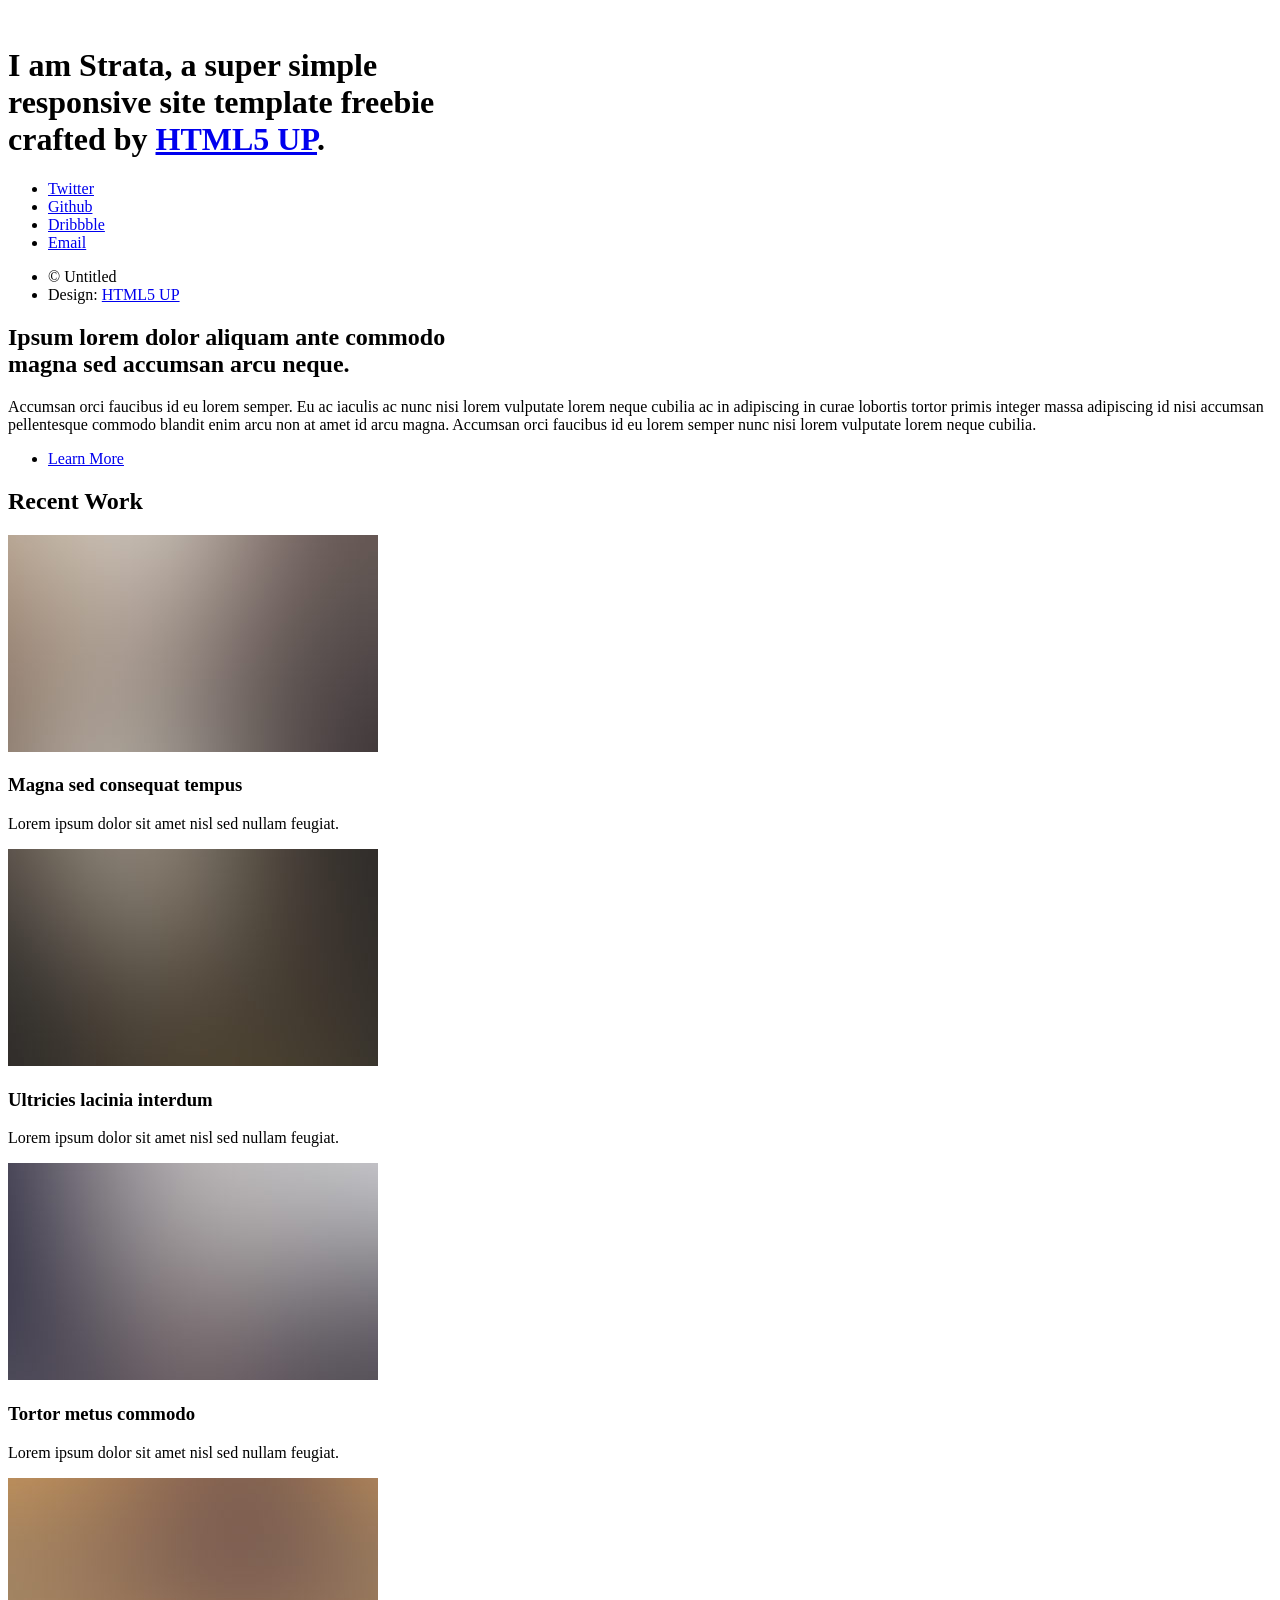
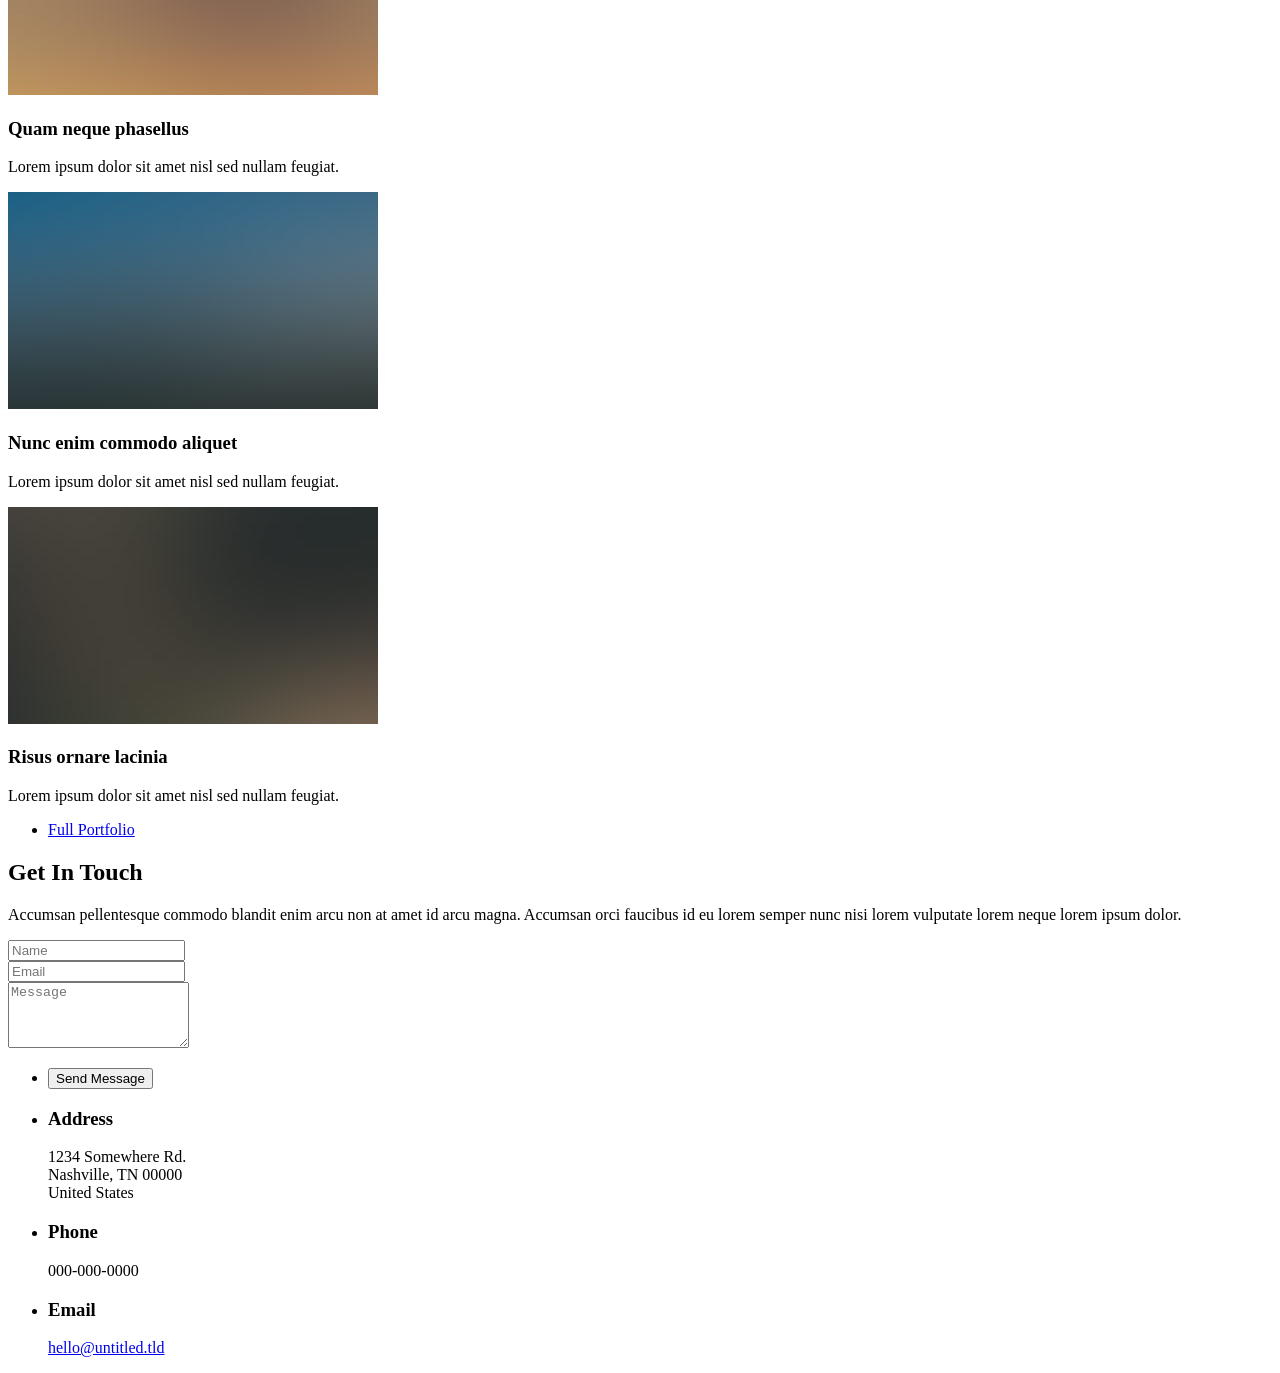
==== index.html @ 72b85f56 "Troca o index.html pelo novo" ====
<!DOCTYPE HTML>
<!--
	Strata by HTML5 UP
	html5up.net | @ajlkn
	Free for personal and commercial use under the CCA 3.0 license (html5up.net/license)
-->
<html>
	<head>
		<title>Strata by HTML5 UP</title>
		<meta charset="utf-8" />
		<meta name="viewport" content="width=device-width, initial-scale=1, user-scalable=no" />
		<link rel="stylesheet" href="assets/css/main.css" />
	</head>
	<body class="is-preload">

		<!-- Header -->
			<header id="header">
				<div class="inner">
					<a href="#" class="image avatar"><img src="images/avatar.jpg" alt="" /></a>
					<h1><strong>I am Strata</strong>, a super simple<br />
					responsive site template freebie<br />
					crafted by <a href="http://html5up.net">HTML5 UP</a>.</h1>
				</div>
			</header>

		<!-- Main -->
			<div id="main">

				<!-- One -->
					<section id="one">
						<header class="major">
							<h2>Ipsum lorem dolor aliquam ante commodo<br />
							magna sed accumsan arcu neque.</h2>
						</header>
						<p>Accumsan orci faucibus id eu lorem semper. Eu ac iaculis ac nunc nisi lorem vulputate lorem neque cubilia ac in adipiscing in curae lobortis tortor primis integer massa adipiscing id nisi accumsan pellentesque commodo blandit enim arcu non at amet id arcu magna. Accumsan orci faucibus id eu lorem semper nunc nisi lorem vulputate lorem neque cubilia.</p>
						<ul class="actions">
							<li><a href="#" class="button">Learn More</a></li>
						</ul>
					</section>

				<!-- Two -->
					<section id="two">
						<h2>Recent Work</h2>
						<div class="row">
							<article class="col-6 col-12-xsmall work-item">
								<a href="images/fulls/01.jpg" class="image fit thumb"><img src="images/thumbs/01.jpg" alt="" /></a>
								<h3>Magna sed consequat tempus</h3>
								<p>Lorem ipsum dolor sit amet nisl sed nullam feugiat.</p>
							</article>
							<article class="col-6 col-12-xsmall work-item">
								<a href="images/fulls/02.jpg" class="image fit thumb"><img src="images/thumbs/02.jpg" alt="" /></a>
								<h3>Ultricies lacinia interdum</h3>
								<p>Lorem ipsum dolor sit amet nisl sed nullam feugiat.</p>
							</article>
							<article class="col-6 col-12-xsmall work-item">
								<a href="images/fulls/03.jpg" class="image fit thumb"><img src="images/thumbs/03.jpg" alt="" /></a>
								<h3>Tortor metus commodo</h3>
								<p>Lorem ipsum dolor sit amet nisl sed nullam feugiat.</p>
							</article>
							<article class="col-6 col-12-xsmall work-item">
								<a href="images/fulls/04.jpg" class="image fit thumb"><img src="images/thumbs/04.jpg" alt="" /></a>
								<h3>Quam neque phasellus</h3>
								<p>Lorem ipsum dolor sit amet nisl sed nullam feugiat.</p>
							</article>
							<article class="col-6 col-12-xsmall work-item">
								<a href="images/fulls/05.jpg" class="image fit thumb"><img src="images/thumbs/05.jpg" alt="" /></a>
								<h3>Nunc enim commodo aliquet</h3>
								<p>Lorem ipsum dolor sit amet nisl sed nullam feugiat.</p>
							</article>
							<article class="col-6 col-12-xsmall work-item">
								<a href="images/fulls/06.jpg" class="image fit thumb"><img src="images/thumbs/06.jpg" alt="" /></a>
								<h3>Risus ornare lacinia</h3>
								<p>Lorem ipsum dolor sit amet nisl sed nullam feugiat.</p>
							</article>
						</div>
						<ul class="actions">
							<li><a href="#" class="button">Full Portfolio</a></li>
						</ul>
					</section>

				<!-- Three -->
					<section id="three">
						<h2>Get In Touch</h2>
						<p>Accumsan pellentesque commodo blandit enim arcu non at amet id arcu magna. Accumsan orci faucibus id eu lorem semper nunc nisi lorem vulputate lorem neque lorem ipsum dolor.</p>
						<div class="row">
							<div class="col-8 col-12-small">
								<form method="post" action="#">
									<div class="row gtr-uniform gtr-50">
										<div class="col-6 col-12-xsmall"><input type="text" name="name" id="name" placeholder="Name" /></div>
										<div class="col-6 col-12-xsmall"><input type="email" name="email" id="email" placeholder="Email" /></div>
										<div class="col-12"><textarea name="message" id="message" placeholder="Message" rows="4"></textarea></div>
									</div>
								</form>
								<ul class="actions">
									<li><input type="submit" value="Send Message" /></li>
								</ul>
							</div>
							<div class="col-4 col-12-small">
								<ul class="labeled-icons">
									<li>
										<h3 class="icon solid fa-home"><span class="label">Address</span></h3>
										1234 Somewhere Rd.<br />
										Nashville, TN 00000<br />
										United States
									</li>
									<li>
										<h3 class="icon solid fa-mobile-alt"><span class="label">Phone</span></h3>
										000-000-0000
									</li>
									<li>
										<h3 class="icon solid fa-envelope"><span class="label">Email</span></h3>
										<a href="#">hello@untitled.tld</a>
									</li>
								</ul>
							</div>
						</div>
					</section>

				<!-- Four -->
				<!--
					<section id="four">
						<h2>Elements</h2>

						<section>
							<h4>Text</h4>
							<p>This is <b>bold</b> and this is <strong>strong</strong>. This is <i>italic</i> and this is <em>emphasized</em>.
							This is <sup>superscript</sup> text and this is <sub>subscript</sub> text.
							This is <u>underlined</u> and this is code: <code>for (;;) { ... }</code>. Finally, <a href="#">this is a link</a>.</p>
							<hr />
							<header>
								<h4>Heading with a Subtitle</h4>
								<p>Lorem ipsum dolor sit amet nullam id egestas urna aliquam</p>
							</header>
							<p>Nunc lacinia ante nunc ac lobortis. Interdum adipiscing gravida odio porttitor sem non mi integer non faucibus ornare mi ut ante amet placerat aliquet. Volutpat eu sed ante lacinia sapien lorem accumsan varius montes viverra nibh in adipiscing blandit tempus accumsan.</p>
							<header>
								<h5>Heading with a Subtitle</h5>
								<p>Lorem ipsum dolor sit amet nullam id egestas urna aliquam</p>
							</header>
							<p>Nunc lacinia ante nunc ac lobortis. Interdum adipiscing gravida odio porttitor sem non mi integer non faucibus ornare mi ut ante amet placerat aliquet. Volutpat eu sed ante lacinia sapien lorem accumsan varius montes viverra nibh in adipiscing blandit tempus accumsan.</p>
							<hr />
							<h2>Heading Level 2</h2>
							<h3>Heading Level 3</h3>
							<h4>Heading Level 4</h4>
							<h5>Heading Level 5</h5>
							<h6>Heading Level 6</h6>
							<hr />
							<h5>Blockquote</h5>
							<blockquote>Fringilla nisl. Donec accumsan interdum nisi, quis tincidunt felis sagittis eget tempus euismod. Vestibulum ante ipsum primis in faucibus vestibulum. Blandit adipiscing eu felis iaculis volutpat ac adipiscing accumsan faucibus. Vestibulum ante ipsum primis in faucibus lorem ipsum dolor sit amet nullam adipiscing eu felis.</blockquote>
							<h5>Preformatted</h5>
							<pre><code>i = 0;

while (!deck.isInOrder()) {
print 'Iteration ' + i;
deck.shuffle();
i++;
}

print 'It took ' + i + ' iterations to sort the deck.';</code></pre>
						</section>

						<section>
							<h4>Lists</h4>
							<div class="row">
								<div class="col-6 col-12-xsmall">
									<h5>Unordered</h5>
									<ul>
										<li>Dolor pulvinar etiam magna etiam.</li>
										<li>Sagittis adipiscing lorem eleifend.</li>
										<li>Felis enim feugiat dolore viverra.</li>
									</ul>
									<h5>Alternate</h5>
									<ul class="alt">
										<li>Dolor pulvinar etiam magna etiam.</li>
										<li>Sagittis adipiscing lorem eleifend.</li>
										<li>Felis enim feugiat dolore viverra.</li>
									</ul>
								</div>
								<div class="col-6 col-12-xsmall">
									<h5>Ordered</h5>
									<ol>
										<li>Dolor pulvinar etiam magna etiam.</li>
										<li>Etiam vel felis at lorem sed viverra.</li>
										<li>Felis enim feugiat dolore viverra.</li>
										<li>Dolor pulvinar etiam magna etiam.</li>
										<li>Etiam vel felis at lorem sed viverra.</li>
										<li>Felis enim feugiat dolore viverra.</li>
									</ol>
									<h5>Icons</h5>
									<ul class="icons">
										<li><a href="#" class="icon brands fa-twitter"><span class="label">Twitter</span></a></li>
										<li><a href="#" class="icon brands fa-facebook-f"><span class="label">Facebook</span></a></li>
										<li><a href="#" class="icon brands fa-instagram"><span class="label">Instagram</span></a></li>
										<li><a href="#" class="icon brands fa-github"><span class="label">Github</span></a></li>
										<li><a href="#" class="icon brands fa-dribbble"><span class="label">Dribbble</span></a></li>
										<li><a href="#" class="icon brands fa-tumblr"><span class="label">Tumblr</span></a></li>
									</ul>
								</div>
							</div>
							<h5>Actions</h5>
							<ul class="actions">
								<li><a href="#" class="button primary">Default</a></li>
								<li><a href="#" class="button">Default</a></li>
							</ul>
							<ul class="actions small">
								<li><a href="#" class="button primary small">Small</a></li>
								<li><a href="#" class="button small">Small</a></li>
							</ul>
							<div class="row">
								<div class="col-6 col-12-small">
									<ul class="actions stacked">
										<li><a href="#" class="button primary">Default</a></li>
										<li><a href="#" class="button">Default</a></li>
									</ul>
								</div>
								<div class="col-6 col-12-small">
									<ul class="actions stacked">
										<li><a href="#" class="button primary small">Small</a></li>
										<li><a href="#" class="button small">Small</a></li>
									</ul>
								</div>
								<div class="col-6 col-12-small">
									<ul class="actions stacked">
										<li><a href="#" class="button primary fit">Default</a></li>
										<li><a href="#" class="button fit">Default</a></li>
									</ul>
								</div>
								<div class="col-6 col-12-small">
									<ul class="actions stacked">
										<li><a href="#" class="button primary small fit">Small</a></li>
										<li><a href="#" class="button small fit">Small</a></li>
									</ul>
								</div>
							</div>
						</section>

						<section>
							<h4>Table</h4>
							<h5>Default</h5>
							<div class="table-wrapper">
								<table>
									<thead>
										<tr>
											<th>Name</th>
											<th>Description</th>
											<th>Price</th>
										</tr>
									</thead>
									<tbody>
										<tr>
											<td>Item One</td>
											<td>Ante turpis integer aliquet porttitor.</td>
											<td>29.99</td>
										</tr>
										<tr>
											<td>Item Two</td>
											<td>Vis ac commodo adipiscing arcu aliquet.</td>
											<td>19.99</td>
										</tr>
										<tr>
											<td>Item Three</td>
											<td> Morbi faucibus arcu accumsan lorem.</td>
											<td>29.99</td>
										</tr>
										<tr>
											<td>Item Four</td>
											<td>Vitae integer tempus condimentum.</td>
											<td>19.99</td>
										</tr>
										<tr>
											<td>Item Five</td>
											<td>Ante turpis integer aliquet porttitor.</td>
											<td>29.99</td>
										</tr>
									</tbody>
									<tfoot>
										<tr>
											<td colspan="2"></td>
											<td>100.00</td>
										</tr>
									</tfoot>
								</table>
							</div>

							<h5>Alternate</h5>
							<div class="table-wrapper">
								<table class="alt">
									<thead>
										<tr>
											<th>Name</th>
											<th>Description</th>
											<th>Price</th>
										</tr>
									</thead>
									<tbody>
										<tr>
											<td>Item One</td>
											<td>Ante turpis integer aliquet porttitor.</td>
											<td>29.99</td>
										</tr>
										<tr>
											<td>Item Two</td>
											<td>Vis ac commodo adipiscing arcu aliquet.</td>
											<td>19.99</td>
										</tr>
										<tr>
											<td>Item Three</td>
											<td> Morbi faucibus arcu accumsan lorem.</td>
											<td>29.99</td>
										</tr>
										<tr>
											<td>Item Four</td>
											<td>Vitae integer tempus condimentum.</td>
											<td>19.99</td>
										</tr>
										<tr>
											<td>Item Five</td>
											<td>Ante turpis integer aliquet porttitor.</td>
											<td>29.99</td>
										</tr>
									</tbody>
									<tfoot>
										<tr>
											<td colspan="2"></td>
											<td>100.00</td>
										</tr>
									</tfoot>
								</table>
							</div>
						</section>

						<section>
							<h4>Buttons</h4>
							<ul class="actions">
								<li><a href="#" class="button primary">Primary</a></li>
								<li><a href="#" class="button">Default</a></li>
							</ul>
							<ul class="actions">
								<li><a href="#" class="button large">Large</a></li>
								<li><a href="#" class="button">Default</a></li>
								<li><a href="#" class="button small">Small</a></li>
							</ul>
							<ul class="actions fit">
								<li><a href="#" class="button primary fit">Fit</a></li>
								<li><a href="#" class="button fit">Fit</a></li>
							</ul>
							<ul class="actions fit small">
								<li><a href="#" class="button primary fit small">Fit + Small</a></li>
								<li><a href="#" class="button fit small">Fit + Small</a></li>
							</ul>
							<ul class="actions">
								<li><a href="#" class="button primary icon solid fa-download">Icon</a></li>
								<li><a href="#" class="button icon solid fa-download">Icon</a></li>
							</ul>
							<ul class="actions">
								<li><span class="button primary disabled">Primary</span></li>
								<li><span class="button disabled">Default</span></li>
							</ul>
						</section>

						<section>
							<h4>Form</h4>
							<form method="post" action="#">
								<div class="row gtr-uniform gtr-50">
									<div class="col-6 col-12-xsmall">
										<input type="text" name="demo-name" id="demo-name" value="" placeholder="Name" />
									</div>
									<div class="col-6 col-12-xsmall">
										<input type="email" name="demo-email" id="demo-email" value="" placeholder="Email" />
									</div>
									<div class="col-12">
										<select name="demo-category" id="demo-category">
											<option value="">- Category -</option>
											<option value="1">Manufacturing</option>
											<option value="1">Shipping</option>
											<option value="1">Administration</option>
											<option value="1">Human Resources</option>
										</select>
									</div>
									<div class="col-4 col-12-small">
										<input type="radio" id="demo-priority-low" name="demo-priority" checked>
										<label for="demo-priority-low">Low Priority</label>
									</div>
									<div class="col-4 col-12-small">
										<input type="radio" id="demo-priority-normal" name="demo-priority">
										<label for="demo-priority-normal">Normal Priority</label>
									</div>
									<div class="col-4 col-12-small">
										<input type="radio" id="demo-priority-high" name="demo-priority">
										<label for="demo-priority-high">High Priority</label>
									</div>
									<div class="col-6 col-12-small">
										<input type="checkbox" id="demo-copy" name="demo-copy">
										<label for="demo-copy">Email me a copy of this message</label>
									</div>
									<div class="col-6 col-12-small">
										<input type="checkbox" id="demo-human" name="demo-human" checked>
										<label for="demo-human">I am a human and not a robot</label>
									</div>
									<div class="col-12">
										<textarea name="demo-message" id="demo-message" placeholder="Enter your message" rows="6"></textarea>
									</div>
									<div class="col-12">
										<ul class="actions">
											<li><input type="submit" value="Send Message" class="primary" /></li>
											<li><input type="reset" value="Reset" /></li>
										</ul>
									</div>
								</div>
							</form>
						</section>

						<section>
							<h4>Image</h4>
							<h5>Fit</h5>
							<div class="box alt">
								<div class="row gtr-50 gtr-uniform">
									<div class="col-12"><span class="image fit"><img src="images/fulls/05.jpg" alt="" /></span></div>
									<div class="col-4"><span class="image fit"><img src="images/thumbs/01.jpg" alt="" /></span></div>
									<div class="col-4"><span class="image fit"><img src="images/thumbs/02.jpg" alt="" /></span></div>
									<div class="col-4"><span class="image fit"><img src="images/thumbs/03.jpg" alt="" /></span></div>
									<div class="col-4"><span class="image fit"><img src="images/thumbs/04.jpg" alt="" /></span></div>
									<div class="col-4"><span class="image fit"><img src="images/thumbs/05.jpg" alt="" /></span></div>
									<div class="col-4"><span class="image fit"><img src="images/thumbs/06.jpg" alt="" /></span></div>
									<div class="col-4"><span class="image fit"><img src="images/thumbs/03.jpg" alt="" /></span></div>
									<div class="col-4"><span class="image fit"><img src="images/thumbs/02.jpg" alt="" /></span></div>
									<div class="col-4"><span class="image fit"><img src="images/thumbs/01.jpg" alt="" /></span></div>
								</div>
							</div>
							<h5>Left &amp; Right</h5>
							<p><span class="image left"><img src="images/avatar.jpg" alt="" /></span>Fringilla nisl. Donec accumsan interdum nisi, quis tincidunt felis sagittis eget. tempus euismod. Vestibulum ante ipsum primis in faucibus vestibulum. Blandit adipiscing eu felis iaculis volutpat ac adipiscing accumsan eu faucibus. Integer ac pellentesque praesent tincidunt felis sagittis eget. tempus euismod. Vestibulum ante ipsum primis in faucibus vestibulum. Blandit adipiscing eu felis iaculis volutpat ac adipiscing accumsan eu faucibus. Integer ac pellentesque praesent. Donec accumsan interdum nisi, quis tincidunt felis sagittis eget. tempus euismod. Vestibulum ante ipsum primis in faucibus vestibulum. Blandit adipiscing eu felis iaculis volutpat ac adipiscing accumsan eu faucibus. Integer ac pellentesque praesent tincidunt felis sagittis eget. tempus euismod. Vestibulum ante ipsum primis in faucibus vestibulum. Blandit adipiscing eu felis iaculis volutpat ac adipiscing accumsan eu faucibus. Integer ac pellentesque praesent.</p>
							<p><span class="image right"><img src="images/avatar.jpg" alt="" /></span>Fringilla nisl. Donec accumsan interdum nisi, quis tincidunt felis sagittis eget. tempus euismod. Vestibulum ante ipsum primis in faucibus vestibulum. Blandit adipiscing eu felis iaculis volutpat ac adipiscing accumsan eu faucibus. Integer ac pellentesque praesent tincidunt felis sagittis eget. tempus euismod. Vestibulum ante ipsum primis in faucibus vestibulum. Blandit adipiscing eu felis iaculis volutpat ac adipiscing accumsan eu faucibus. Integer ac pellentesque praesent. Donec accumsan interdum nisi, quis tincidunt felis sagittis eget. tempus euismod. Vestibulum ante ipsum primis in faucibus vestibulum. Blandit adipiscing eu felis iaculis volutpat ac adipiscing accumsan eu faucibus. Integer ac pellentesque praesent tincidunt felis sagittis eget. tempus euismod. Vestibulum ante ipsum primis in faucibus vestibulum. Blandit adipiscing eu felis iaculis volutpat ac adipiscing accumsan eu faucibus. Integer ac pellentesque praesent.</p>
						</section>

					</section>
				-->

			</div>

		<!-- Footer -->
			<footer id="footer">
				<div class="inner">
					<ul class="icons">
						<li><a href="#" class="icon brands fa-twitter"><span class="label">Twitter</span></a></li>
						<li><a href="#" class="icon brands fa-github"><span class="label">Github</span></a></li>
						<li><a href="#" class="icon brands fa-dribbble"><span class="label">Dribbble</span></a></li>
						<li><a href="#" class="icon solid fa-envelope"><span class="label">Email</span></a></li>
					</ul>
					<ul class="copyright">
						<li>&copy; Untitled</li><li>Design: <a href="http://html5up.net">HTML5 UP</a></li>
					</ul>
				</div>
			</footer>

		<!-- Scripts -->
			<script src="assets/js/jquery.min.js"></script>
			<script src="assets/js/jquery.poptrox.min.js"></script>
			<script src="assets/js/browser.min.js"></script>
			<script src="assets/js/breakpoints.min.js"></script>
			<script src="assets/js/util.js"></script>
			<script src="assets/js/main.js"></script>

	</body>
</html>
---- assets/css/main.css ----
@import url("fontawesome-all.min.css");
@import url("https://fonts.googleapis.com/css?family=Source+Sans+Pro:400,400italic");

/*
	Strata by HTML5 UP
	html5up.net | @ajlkn
	Free for personal and commercial use under the CCA 3.0 license (html5up.net/license)
*/

html, body, div, span, applet, object,
iframe, h1, h2, h3, h4, h5, h6, p, blockquote,
pre, a, abbr, acronym, address, big, cite,
code, del, dfn, em, img, ins, kbd, q, s, samp,
small, strike, strong, sub, sup, tt, var, b,
u, i, center, dl, dt, dd, ol, ul, li, fieldset,
form, label, legend, table, caption, tbody,
tfoot, thead, tr, th, td, article, aside,
canvas, details, embed, figure, figcaption,
footer, header, hgroup, menu, nav, output, ruby,
section, summary, time, mark, audio, video {
	margin: 0;
	padding: 0;
	border: 0;
	font-size: 100%;
	font: inherit;
	vertical-align: baseline;}

article, aside, details, figcaption, figure,
footer, header, hgroup, menu, nav, section {
	display: block;}

body {
	line-height: 1;
}

ol, ul {
	list-style: none;
}

blockquote, q {
	quotes: none;
}

	blockquote:before, blockquote:after, q:before, q:after {
		content: '';
		content: none;
	}

table {
	border-collapse: collapse;
	border-spacing: 0;
}

body {
	-webkit-text-size-adjust: none;
}

mark {
	background-color: transparent;
	color: inherit;
}

input::-moz-focus-inner {
	border: 0;
	padding: 0;
}

input, select, textarea {
	-moz-appearance: none;
	-webkit-appearance: none;
	-ms-appearance: none;
	appearance: none;
}

/* Basic */

	html {
		box-sizing: border-box;
	}

	*, *:before, *:after {
		box-sizing: inherit;
	}

	body {
		background: #fff;
	}

		body.is-preload *, body.is-preload *:before, body.is-preload *:after {
			-moz-animation: none !important;
			-webkit-animation: none !important;
			-ms-animation: none !important;
			animation: none !important;
			-moz-transition: none !important;
			-webkit-transition: none !important;
			-ms-transition: none !important;
			transition: none !important;
		}

	body, input, select, textarea {
		color: #a2a2a2;
		font-family: "Source Sans Pro", Helvetica, sans-serif;
		font-size: 16pt;
		font-weight: 400;
		line-height: 1.75em;
	}

	a {
		-moz-transition: color 0.2s ease-in-out, border-color 0.2s ease-in-out;
		-webkit-transition: color 0.2s ease-in-out, border-color 0.2s ease-in-out;
		-ms-transition: color 0.2s ease-in-out, border-color 0.2s ease-in-out;
		transition: color 0.2s ease-in-out, border-color 0.2s ease-in-out;
		border-bottom: dotted 1px;
		color: #49bf9d;
		text-decoration: none;
	}

		a:hover {
			border-bottom-color: transparent;
			color: #49bf9d !important;
			text-decoration: none;
		}

	strong, b {
		color: #787878;
		font-weight: 400;
	}

	em, i {
		font-style: italic;
	}

	p {
		margin: 0 0 2em 0;
	}

	h1, h2, h3, h4, h5, h6 {
		color: #787878;
		font-weight: 400;
		line-height: 1em;
		margin: 0 0 1em 0;
	}

		h1 a, h2 a, h3 a, h4 a, h5 a, h6 a {
			color: inherit;
			text-decoration: none;
		}

	h1 {
		font-size: 2em;
		line-height: 1.5em;
	}

	h2 {
		font-size: 1.5em;
		line-height: 1.5em;
	}

	h3 {
		font-size: 1.25em;
		line-height: 1.5em;
	}

	h4 {
		font-size: 1.1em;
		line-height: 1.5em;
	}

	h5 {
		font-size: 0.9em;
		line-height: 1.5em;
	}

	h6 {
		font-size: 0.7em;
		line-height: 1.5em;
	}

	sub {
		font-size: 0.8em;
		position: relative;
		top: 0.5em;
	}

	sup {
		font-size: 0.8em;
		position: relative;
		top: -0.5em;
	}

	hr {
		border: 0;
		border-bottom: solid 2px #efefef;
		margin: 2em 0;
	}

		hr.major {
			margin: 3em 0;
		}

	blockquote {
		border-left: solid 6px #efefef;
		font-style: italic;
		margin: 0 0 2em 0;
		padding: 0.5em 0 0.5em 1.5em;
	}

	code {
		background: #f7f7f7;
		border-radius: 0.35em;
		border: solid 2px #efefef;
		font-family: "Courier New", monospace;
		font-size: 0.9em;
		margin: 0 0.25em;
		padding: 0.25em 0.65em;
	}

	pre {
		-webkit-overflow-scrolling: touch;
		font-family: "Courier New", monospace;
		font-size: 0.9em;
		margin: 0 0 2em 0;
	}

		pre code {
			display: block;
			line-height: 1.75em;
			padding: 1em 1.5em;
			overflow-x: auto;
		}

	.align-left {
		text-align: left;
	}

	.align-center {
		text-align: center;
	}

	.align-right {
		text-align: right;
	}

/* Container */

	.container {
		margin: 0 auto;
		max-width: calc(100% - 4em);
		width: 100%;
	}

		.container.xsmall {
			width: 25%;
		}

		.container.small {
			width: 50%;
		}

		.container.medium {
			width: 75%;
		}

		.container.large {
			width: 125%;
		}

		.container.xlarge {
			width: 150%;
		}

		.container.max {
			width: 100%;
		}

		@media screen and (max-width: 980px) {

			.container {
				width: 100% !important;
				max-width: 100% !important;
			}

		}

		@media screen and (max-width: 480px) {

			.container {
				max-width: calc(100% - 3em);
			}

		}

/* Row */

	.row {
		display: flex;
		flex-wrap: wrap;
		box-sizing: border-box;
		align-items: stretch;
	}

		.row > * {
			box-sizing: border-box;
		}

		.row.gtr-uniform > * > :last-child {
			margin-bottom: 0;
		}

		.row.aln-left {
			justify-content: flex-start;
		}

		.row.aln-center {
			justify-content: center;
		}

		.row.aln-right {
			justify-content: flex-end;
		}

		.row.aln-top {
			align-items: flex-start;
		}

		.row.aln-middle {
			align-items: center;
		}

		.row.aln-bottom {
			align-items: flex-end;
		}

		.row > .imp {
			order: -1;
		}

		.row > .col-1 {
			width: 8.33333%;
		}

		.row > .off-1 {
			margin-left: 8.33333%;
		}

		.row > .col-2 {
			width: 16.66667%;
		}

		.row > .off-2 {
			margin-left: 16.66667%;
		}

		.row > .col-3 {
			width: 25%;
		}

		.row > .off-3 {
			margin-left: 25%;
		}

		.row > .col-4 {
			width: 33.33333%;
		}

		.row > .off-4 {
			margin-left: 33.33333%;
		}

		.row > .col-5 {
			width: 41.66667%;
		}

		.row > .off-5 {
			margin-left: 41.66667%;
		}

		.row > .col-6 {
			width: 50%;
		}

		.row > .off-6 {
			margin-left: 50%;
		}

		.row > .col-7 {
			width: 58.33333%;
		}

		.row > .off-7 {
			margin-left: 58.33333%;
		}

		.row > .col-8 {
			width: 66.66667%;
		}

		.row > .off-8 {
			margin-left: 66.66667%;
		}

		.row > .col-9 {
			width: 75%;
		}

		.row > .off-9 {
			margin-left: 75%;
		}

		.row > .col-10 {
			width: 83.33333%;
		}

		.row > .off-10 {
			margin-left: 83.33333%;
		}

		.row > .col-11 {
			width: 91.66667%;
		}

		.row > .off-11 {
			margin-left: 91.66667%;
		}

		.row > .col-12 {
			width: 100%;
		}

		.row > .off-12 {
			margin-left: 100%;
		}

		.row.gtr-0 {
			margin-top: 0;
			margin-left: 0em;
		}

			.row.gtr-0 > * {
				padding: 0 0 0 0em;
			}

			.row.gtr-0.gtr-uniform {
				margin-top: 0em;
			}

				.row.gtr-0.gtr-uniform > * {
					padding-top: 0em;
				}

		.row.gtr-25 {
			margin-top: 0;
			margin-left: -0.625em;
		}

			.row.gtr-25 > * {
				padding: 0 0 0 0.625em;
			}

			.row.gtr-25.gtr-uniform {
				margin-top: -0.625em;
			}

				.row.gtr-25.gtr-uniform > * {
					padding-top: 0.625em;
				}

		.row.gtr-50 {
			margin-top: 0;
			margin-left: -1.25em;
		}

			.row.gtr-50 > * {
				padding: 0 0 0 1.25em;
			}

			.row.gtr-50.gtr-uniform {
				margin-top: -1.25em;
			}

				.row.gtr-50.gtr-uniform > * {
					padding-top: 1.25em;
				}

		.row {
			margin-top: 0;
			margin-left: -2.5em;
		}

			.row > * {
				padding: 0 0 0 2.5em;
			}

			.row.gtr-uniform {
				margin-top: -2.5em;
			}

				.row.gtr-uniform > * {
					padding-top: 2.5em;
				}

		.row.gtr-150 {
			margin-top: 0;
			margin-left: -3.75em;
		}

			.row.gtr-150 > * {
				padding: 0 0 0 3.75em;
			}

			.row.gtr-150.gtr-uniform {
				margin-top: -3.75em;
			}

				.row.gtr-150.gtr-uniform > * {
					padding-top: 3.75em;
				}

		.row.gtr-200 {
			margin-top: 0;
			margin-left: -5em;
		}

			.row.gtr-200 > * {
				padding: 0 0 0 5em;
			}

			.row.gtr-200.gtr-uniform {
				margin-top: -5em;
			}

				.row.gtr-200.gtr-uniform > * {
					padding-top: 5em;
				}

		@media screen and (max-width: 1800px) {

			.row {
				display: flex;
				flex-wrap: wrap;
				box-sizing: border-box;
				align-items: stretch;
			}

				.row > * {
					box-sizing: border-box;
				}

				.row.gtr-uniform > * > :last-child {
					margin-bottom: 0;
				}

				.row.aln-left {
					justify-content: flex-start;
				}

				.row.aln-center {
					justify-content: center;
				}

				.row.aln-right {
					justify-content: flex-end;
				}

				.row.aln-top {
					align-items: flex-start;
				}

				.row.aln-middle {
					align-items: center;
				}

				.row.aln-bottom {
					align-items: flex-end;
				}

				.row > .imp-xlarge {
					order: -1;
				}

				.row > .col-1-xlarge {
					width: 8.33333%;
				}

				.row > .off-1-xlarge {
					margin-left: 8.33333%;
				}

				.row > .col-2-xlarge {
					width: 16.66667%;
				}

				.row > .off-2-xlarge {
					margin-left: 16.66667%;
				}

				.row > .col-3-xlarge {
					width: 25%;
				}

				.row > .off-3-xlarge {
					margin-left: 25%;
				}

				.row > .col-4-xlarge {
					width: 33.33333%;
				}

				.row > .off-4-xlarge {
					margin-left: 33.33333%;
				}

				.row > .col-5-xlarge {
					width: 41.66667%;
				}

				.row > .off-5-xlarge {
					margin-left: 41.66667%;
				}

				.row > .col-6-xlarge {
					width: 50%;
				}

				.row > .off-6-xlarge {
					margin-left: 50%;
				}

				.row > .col-7-xlarge {
					width: 58.33333%;
				}

				.row > .off-7-xlarge {
					margin-left: 58.33333%;
				}

				.row > .col-8-xlarge {
					width: 66.66667%;
				}

				.row > .off-8-xlarge {
					margin-left: 66.66667%;
				}

				.row > .col-9-xlarge {
					width: 75%;
				}

				.row > .off-9-xlarge {
					margin-left: 75%;
				}

				.row > .col-10-xlarge {
					width: 83.33333%;
				}

				.row > .off-10-xlarge {
					margin-left: 83.33333%;
				}

				.row > .col-11-xlarge {
					width: 91.66667%;
				}

				.row > .off-11-xlarge {
					margin-left: 91.66667%;
				}

				.row > .col-12-xlarge {
					width: 100%;
				}

				.row > .off-12-xlarge {
					margin-left: 100%;
				}

				.row.gtr-0 {
					margin-top: 0;
					margin-left: 0em;
				}

					.row.gtr-0 > * {
						padding: 0 0 0 0em;
					}

					.row.gtr-0.gtr-uniform {
						margin-top: 0em;
					}

						.row.gtr-0.gtr-uniform > * {
							padding-top: 0em;
						}

				.row.gtr-25 {
					margin-top: 0;
					margin-left: -0.625em;
				}

					.row.gtr-25 > * {
						padding: 0 0 0 0.625em;
					}

					.row.gtr-25.gtr-uniform {
						margin-top: -0.625em;
					}

						.row.gtr-25.gtr-uniform > * {
							padding-top: 0.625em;
						}

				.row.gtr-50 {
					margin-top: 0;
					margin-left: -1.25em;
				}

					.row.gtr-50 > * {
						padding: 0 0 0 1.25em;
					}

					.row.gtr-50.gtr-uniform {
						margin-top: -1.25em;
					}

						.row.gtr-50.gtr-uniform > * {
							padding-top: 1.25em;
						}

				.row {
					margin-top: 0;
					margin-left: -2.5em;
				}

					.row > * {
						padding: 0 0 0 2.5em;
					}

					.row.gtr-uniform {
						margin-top: -2.5em;
					}

						.row.gtr-uniform > * {
							padding-top: 2.5em;
						}

				.row.gtr-150 {
					margin-top: 0;
					margin-left: -3.75em;
				}

					.row.gtr-150 > * {
						padding: 0 0 0 3.75em;
					}

					.row.gtr-150.gtr-uniform {
						margin-top: -3.75em;
					}

						.row.gtr-150.gtr-uniform > * {
							padding-top: 3.75em;
						}

				.row.gtr-200 {
					margin-top: 0;
					margin-left: -5em;
				}

					.row.gtr-200 > * {
						padding: 0 0 0 5em;
					}

					.row.gtr-200.gtr-uniform {
						margin-top: -5em;
					}

						.row.gtr-200.gtr-uniform > * {
							padding-top: 5em;
						}

		}

		@media screen and (max-width: 1280px) {

			.row {
				display: flex;
				flex-wrap: wrap;
				box-sizing: border-box;
				align-items: stretch;
			}

				.row > * {
					box-sizing: border-box;
				}

				.row.gtr-uniform > * > :last-child {
					margin-bottom: 0;
				}

				.row.aln-left {
					justify-content: flex-start;
				}

				.row.aln-center {
					justify-content: center;
				}

				.row.aln-right {
					justify-content: flex-end;
				}

				.row.aln-top {
					align-items: flex-start;
				}

				.row.aln-middle {
					align-items: center;
				}

				.row.aln-bottom {
					align-items: flex-end;
				}

				.row > .imp-large {
					order: -1;
				}

				.row > .col-1-large {
					width: 8.33333%;
				}

				.row > .off-1-large {
					margin-left: 8.33333%;
				}

				.row > .col-2-large {
					width: 16.66667%;
				}

				.row > .off-2-large {
					margin-left: 16.66667%;
				}

				.row > .col-3-large {
					width: 25%;
				}

				.row > .off-3-large {
					margin-left: 25%;
				}

				.row > .col-4-large {
					width: 33.33333%;
				}

				.row > .off-4-large {
					margin-left: 33.33333%;
				}

				.row > .col-5-large {
					width: 41.66667%;
				}

				.row > .off-5-large {
					margin-left: 41.66667%;
				}

				.row > .col-6-large {
					width: 50%;
				}

				.row > .off-6-large {
					margin-left: 50%;
				}

				.row > .col-7-large {
					width: 58.33333%;
				}

				.row > .off-7-large {
					margin-left: 58.33333%;
				}

				.row > .col-8-large {
					width: 66.66667%;
				}

				.row > .off-8-large {
					margin-left: 66.66667%;
				}

				.row > .col-9-large {
					width: 75%;
				}

				.row > .off-9-large {
					margin-left: 75%;
				}

				.row > .col-10-large {
					width: 83.33333%;
				}

				.row > .off-10-large {
					margin-left: 83.33333%;
				}

				.row > .col-11-large {
					width: 91.66667%;
				}

				.row > .off-11-large {
					margin-left: 91.66667%;
				}

				.row > .col-12-large {
					width: 100%;
				}

				.row > .off-12-large {
					margin-left: 100%;
				}

				.row.gtr-0 {
					margin-top: 0;
					margin-left: 0em;
				}

					.row.gtr-0 > * {
						padding: 0 0 0 0em;
					}

					.row.gtr-0.gtr-uniform {
						margin-top: 0em;
					}

						.row.gtr-0.gtr-uniform > * {
							padding-top: 0em;
						}

				.row.gtr-25 {
					margin-top: 0;
					margin-left: -0.5em;
				}

					.row.gtr-25 > * {
						padding: 0 0 0 0.5em;
					}

					.row.gtr-25.gtr-uniform {
						margin-top: -0.5em;
					}

						.row.gtr-25.gtr-uniform > * {
							padding-top: 0.5em;
						}

				.row.gtr-50 {
					margin-top: 0;
					margin-left: -1em;
				}

					.row.gtr-50 > * {
						padding: 0 0 0 1em;
					}

					.row.gtr-50.gtr-uniform {
						margin-top: -1em;
					}

						.row.gtr-50.gtr-uniform > * {
							padding-top: 1em;
						}

				.row {
					margin-top: 0;
					margin-left: -2em;
				}

					.row > * {
						padding: 0 0 0 2em;
					}

					.row.gtr-uniform {
						margin-top: -2em;
					}

						.row.gtr-uniform > * {
							padding-top: 2em;
						}

				.row.gtr-150 {
					margin-top: 0;
					margin-left: -3em;
				}

					.row.gtr-150 > * {
						padding: 0 0 0 3em;
					}

					.row.gtr-150.gtr-uniform {
						margin-top: -3em;
					}

						.row.gtr-150.gtr-uniform > * {
							padding-top: 3em;
						}

				.row.gtr-200 {
					margin-top: 0;
					margin-left: -4em;
				}

					.row.gtr-200 > * {
						padding: 0 0 0 4em;
					}

					.row.gtr-200.gtr-uniform {
						margin-top: -4em;
					}

						.row.gtr-200.gtr-uniform > * {
							padding-top: 4em;
						}

		}

		@media screen and (max-width: 980px) {

			.row {
				display: flex;
				flex-wrap: wrap;
				box-sizing: border-box;
				align-items: stretch;
			}

				.row > * {
					box-sizing: border-box;
				}

				.row.gtr-uniform > * > :last-child {
					margin-bottom: 0;
				}

				.row.aln-left {
					justify-content: flex-start;
				}

				.row.aln-center {
					justify-content: center;
				}

				.row.aln-right {
					justify-content: flex-end;
				}

				.row.aln-top {
					align-items: flex-start;
				}

				.row.aln-middle {
					align-items: center;
				}

				.row.aln-bottom {
					align-items: flex-end;
				}

				.row > .imp-medium {
					order: -1;
				}

				.row > .col-1-medium {
					width: 8.33333%;
				}

				.row > .off-1-medium {
					margin-left: 8.33333%;
				}

				.row > .col-2-medium {
					width: 16.66667%;
				}

				.row > .off-2-medium {
					margin-left: 16.66667%;
				}

				.row > .col-3-medium {
					width: 25%;
				}

				.row > .off-3-medium {
					margin-left: 25%;
				}

				.row > .col-4-medium {
					width: 33.33333%;
				}

				.row > .off-4-medium {
					margin-left: 33.33333%;
				}

				.row > .col-5-medium {
					width: 41.66667%;
				}

				.row > .off-5-medium {
					margin-left: 41.66667%;
				}

				.row > .col-6-medium {
					width: 50%;
				}

				.row > .off-6-medium {
					margin-left: 50%;
				}

				.row > .col-7-medium {
					width: 58.33333%;
				}

				.row > .off-7-medium {
					margin-left: 58.33333%;
				}

				.row > .col-8-medium {
					width: 66.66667%;
				}

				.row > .off-8-medium {
					margin-left: 66.66667%;
				}

				.row > .col-9-medium {
					width: 75%;
				}

				.row > .off-9-medium {
					margin-left: 75%;
				}

				.row > .col-10-medium {
					width: 83.33333%;
				}

				.row > .off-10-medium {
					margin-left: 83.33333%;
				}

				.row > .col-11-medium {
					width: 91.66667%;
				}

				.row > .off-11-medium {
					margin-left: 91.66667%;
				}

				.row > .col-12-medium {
					width: 100%;
				}

				.row > .off-12-medium {
					margin-left: 100%;
				}

				.row.gtr-0 {
					margin-top: 0;
					margin-left: 0em;
				}

					.row.gtr-0 > * {
						padding: 0 0 0 0em;
					}

					.row.gtr-0.gtr-uniform {
						margin-top: 0em;
					}

						.row.gtr-0.gtr-uniform > * {
							padding-top: 0em;
						}

				.row.gtr-25 {
					margin-top: 0;
					margin-left: -0.5em;
				}

					.row.gtr-25 > * {
						padding: 0 0 0 0.5em;
					}

					.row.gtr-25.gtr-uniform {
						margin-top: -0.5em;
					}

						.row.gtr-25.gtr-uniform > * {
							padding-top: 0.5em;
						}

				.row.gtr-50 {
					margin-top: 0;
					margin-left: -1em;
				}

					.row.gtr-50 > * {
						padding: 0 0 0 1em;
					}

					.row.gtr-50.gtr-uniform {
						margin-top: -1em;
					}

						.row.gtr-50.gtr-uniform > * {
							padding-top: 1em;
						}

				.row {
					margin-top: 0;
					margin-left: -2em;
				}

					.row > * {
						padding: 0 0 0 2em;
					}

					.row.gtr-uniform {
						margin-top: -2em;
					}

						.row.gtr-uniform > * {
							padding-top: 2em;
						}

				.row.gtr-150 {
					margin-top: 0;
					margin-left: -3em;
				}

					.row.gtr-150 > * {
						padding: 0 0 0 3em;
					}

					.row.gtr-150.gtr-uniform {
						margin-top: -3em;
					}

						.row.gtr-150.gtr-uniform > * {
							padding-top: 3em;
						}

				.row.gtr-200 {
					margin-top: 0;
					margin-left: -4em;
				}

					.row.gtr-200 > * {
						padding: 0 0 0 4em;
					}

					.row.gtr-200.gtr-uniform {
						margin-top: -4em;
					}

						.row.gtr-200.gtr-uniform > * {
							padding-top: 4em;
						}

		}

		@media screen and (max-width: 736px) {

			.row {
				display: flex;
				flex-wrap: wrap;
				box-sizing: border-box;
				align-items: stretch;
			}

				.row > * {
					box-sizing: border-box;
				}

				.row.gtr-uniform > * > :last-child {
					margin-bottom: 0;
				}

				.row.aln-left {
					justify-content: flex-start;
				}

				.row.aln-center {
					justify-content: center;
				}

				.row.aln-right {
					justify-content: flex-end;
				}

				.row.aln-top {
					align-items: flex-start;
				}

				.row.aln-middle {
					align-items: center;
				}

				.row.aln-bottom {
					align-items: flex-end;
				}

				.row > .imp-small {
					order: -1;
				}

				.row > .col-1-small {
					width: 8.33333%;
				}

				.row > .off-1-small {
					margin-left: 8.33333%;
				}

				.row > .col-2-small {
					width: 16.66667%;
				}

				.row > .off-2-small {
					margin-left: 16.66667%;
				}

				.row > .col-3-small {
					width: 25%;
				}

				.row > .off-3-small {
					margin-left: 25%;
				}

				.row > .col-4-small {
					width: 33.33333%;
				}

				.row > .off-4-small {
					margin-left: 33.33333%;
				}

				.row > .col-5-small {
					width: 41.66667%;
				}

				.row > .off-5-small {
					margin-left: 41.66667%;
				}

				.row > .col-6-small {
					width: 50%;
				}

				.row > .off-6-small {
					margin-left: 50%;
				}

				.row > .col-7-small {
					width: 58.33333%;
				}

				.row > .off-7-small {
					margin-left: 58.33333%;
				}

				.row > .col-8-small {
					width: 66.66667%;
				}

				.row > .off-8-small {
					margin-left: 66.66667%;
				}

				.row > .col-9-small {
					width: 75%;
				}

				.row > .off-9-small {
					margin-left: 75%;
				}

				.row > .col-10-small {
					width: 83.33333%;
				}

				.row > .off-10-small {
					margin-left: 83.33333%;
				}

				.row > .col-11-small {
					width: 91.66667%;
				}

				.row > .off-11-small {
					margin-left: 91.66667%;
				}

				.row > .col-12-small {
					width: 100%;
				}

				.row > .off-12-small {
					margin-left: 100%;
				}

				.row.gtr-0 {
					margin-top: 0;
					margin-left: 0em;
				}

					.row.gtr-0 > * {
						padding: 0 0 0 0em;
					}

					.row.gtr-0.gtr-uniform {
						margin-top: 0em;
					}

						.row.gtr-0.gtr-uniform > * {
							padding-top: 0em;
						}

				.row.gtr-25 {
					margin-top: 0;
					margin-left: -0.375em;
				}

					.row.gtr-25 > * {
						padding: 0 0 0 0.375em;
					}

					.row.gtr-25.gtr-uniform {
						margin-top: -0.375em;
					}

						.row.gtr-25.gtr-uniform > * {
							padding-top: 0.375em;
						}

				.row.gtr-50 {
					margin-top: 0;
					margin-left: -0.75em;
				}

					.row.gtr-50 > * {
						padding: 0 0 0 0.75em;
					}

					.row.gtr-50.gtr-uniform {
						margin-top: -0.75em;
					}

						.row.gtr-50.gtr-uniform > * {
							padding-top: 0.75em;
						}

				.row {
					margin-top: 0;
					margin-left: -1.5em;
				}

					.row > * {
						padding: 0 0 0 1.5em;
					}

					.row.gtr-uniform {
						margin-top: -1.5em;
					}

						.row.gtr-uniform > * {
							padding-top: 1.5em;
						}

				.row.gtr-150 {
					margin-top: 0;
					margin-left: -2.25em;
				}

					.row.gtr-150 > * {
						padding: 0 0 0 2.25em;
					}

					.row.gtr-150.gtr-uniform {
						margin-top: -2.25em;
					}

						.row.gtr-150.gtr-uniform > * {
							padding-top: 2.25em;
						}

				.row.gtr-200 {
					margin-top: 0;
					margin-left: -3em;
				}

					.row.gtr-200 > * {
						padding: 0 0 0 3em;
					}

					.row.gtr-200.gtr-uniform {
						margin-top: -3em;
					}

						.row.gtr-200.gtr-uniform > * {
							padding-top: 3em;
						}

		}

		@media screen and (max-width: 480px) {

			.row {
				display: flex;
				flex-wrap: wrap;
				box-sizing: border-box;
				align-items: stretch;
			}

				.row > * {
					box-sizing: border-box;
				}

				.row.gtr-uniform > * > :last-child {
					margin-bottom: 0;
				}

				.row.aln-left {
					justify-content: flex-start;
				}

				.row.aln-center {
					justify-content: center;
				}

				.row.aln-right {
					justify-content: flex-end;
				}

				.row.aln-top {
					align-items: flex-start;
				}

				.row.aln-middle {
					align-items: center;
				}

				.row.aln-bottom {
					align-items: flex-end;
				}

				.row > .imp-xsmall {
					order: -1;
				}

				.row > .col-1-xsmall {
					width: 8.33333%;
				}

				.row > .off-1-xsmall {
					margin-left: 8.33333%;
				}

				.row > .col-2-xsmall {
					width: 16.66667%;
				}

				.row > .off-2-xsmall {
					margin-left: 16.66667%;
				}

				.row > .col-3-xsmall {
					width: 25%;
				}

				.row > .off-3-xsmall {
					margin-left: 25%;
				}

				.row > .col-4-xsmall {
					width: 33.33333%;
				}

				.row > .off-4-xsmall {
					margin-left: 33.33333%;
				}

				.row > .col-5-xsmall {
					width: 41.66667%;
				}

				.row > .off-5-xsmall {
					margin-left: 41.66667%;
				}

				.row > .col-6-xsmall {
					width: 50%;
				}

				.row > .off-6-xsmall {
					margin-left: 50%;
				}

				.row > .col-7-xsmall {
					width: 58.33333%;
				}

				.row > .off-7-xsmall {
					margin-left: 58.33333%;
				}

				.row > .col-8-xsmall {
					width: 66.66667%;
				}

				.row > .off-8-xsmall {
					margin-left: 66.66667%;
				}

				.row > .col-9-xsmall {
					width: 75%;
				}

				.row > .off-9-xsmall {
					margin-left: 75%;
				}

				.row > .col-10-xsmall {
					width: 83.33333%;
				}

				.row > .off-10-xsmall {
					margin-left: 83.33333%;
				}

				.row > .col-11-xsmall {
					width: 91.66667%;
				}

				.row > .off-11-xsmall {
					margin-left: 91.66667%;
				}

				.row > .col-12-xsmall {
					width: 100%;
				}

				.row > .off-12-xsmall {
					margin-left: 100%;
				}

				.row.gtr-0 {
					margin-top: 0;
					margin-left: 0em;
				}

					.row.gtr-0 > * {
						padding: 0 0 0 0em;
					}

					.row.gtr-0.gtr-uniform {
						margin-top: 0em;
					}

						.row.gtr-0.gtr-uniform > * {
							padding-top: 0em;
						}

				.row.gtr-25 {
					margin-top: 0;
					margin-left: -0.375em;
				}

					.row.gtr-25 > * {
						padding: 0 0 0 0.375em;
					}

					.row.gtr-25.gtr-uniform {
						margin-top: -0.375em;
					}

						.row.gtr-25.gtr-uniform > * {
							padding-top: 0.375em;
						}

				.row.gtr-50 {
					margin-top: 0;
					margin-left: -0.75em;
				}

					.row.gtr-50 > * {
						padding: 0 0 0 0.75em;
					}

					.row.gtr-50.gtr-uniform {
						margin-top: -0.75em;
					}

						.row.gtr-50.gtr-uniform > * {
							padding-top: 0.75em;
						}

				.row {
					margin-top: 0;
					margin-left: -1.5em;
				}

					.row > * {
						padding: 0 0 0 1.5em;
					}

					.row.gtr-uniform {
						margin-top: -1.5em;
					}

						.row.gtr-uniform > * {
							padding-top: 1.5em;
						}

				.row.gtr-150 {
					margin-top: 0;
					margin-left: -2.25em;
				}

					.row.gtr-150 > * {
						padding: 0 0 0 2.25em;
					}

					.row.gtr-150.gtr-uniform {
						margin-top: -2.25em;
					}

						.row.gtr-150.gtr-uniform > * {
							padding-top: 2.25em;
						}

				.row.gtr-200 {
					margin-top: 0;
					margin-left: -3em;
				}

					.row.gtr-200 > * {
						padding: 0 0 0 3em;
					}

					.row.gtr-200.gtr-uniform {
						margin-top: -3em;
					}

						.row.gtr-200.gtr-uniform > * {
							padding-top: 3em;
						}

		}

/* Section/Article */

	section.special, article.special {
		text-align: center;
	}

	header p {
		color: #b2b2b2;
		position: relative;
		margin: 0 0 1.5em 0;
	}

	header h2 + p {
		font-size: 1.25em;
		margin-top: -1em;
		line-height: 1.5em;
	}

	header h3 + p {
		font-size: 1.1em;
		margin-top: -0.8em;
		line-height: 1.5em;
	}

	header h4 + p,
	header h5 + p,
	header h6 + p {
		font-size: 0.9em;
		margin-top: -0.6em;
		line-height: 1.5em;
	}

	header.major h2 {
		font-size: 2em;
	}

/* Form */

	form {
		margin: 0 0 2em 0;
	}

	label {
		color: #787878;
		display: block;
		font-size: 0.9em;
		font-weight: 400;
		margin: 0 0 1em 0;
	}

	input[type="text"],
	input[type="password"],
	input[type="email"],
	select,
	textarea {
		-moz-appearance: none;
		-webkit-appearance: none;
		-ms-appearance: none;
		appearance: none;
		background: #f7f7f7;
		border-radius: 0.35em;
		border: solid 2px transparent;
		color: inherit;
		display: block;
		outline: 0;
		padding: 0 0.75em;
		text-decoration: none;
		width: 100%;
	}

		input[type="text"]:invalid,
		input[type="password"]:invalid,
		input[type="email"]:invalid,
		select:invalid,
		textarea:invalid {
			box-shadow: none;
		}

		input[type="text"]:focus,
		input[type="password"]:focus,
		input[type="email"]:focus,
		select:focus,
		textarea:focus {
			border-color: #49bf9d;
		}

	select {
		background-image: url("data:image/svg+xml;charset=utf8,%3Csvg xmlns='http://www.w3.org/2000/svg' width='40' height='40' preserveAspectRatio='none' viewBox='0 0 40 40'%3E%3Cpath d='M9.4,12.3l10.4,10.4l10.4-10.4c0.2-0.2,0.5-0.4,0.9-0.4c0.3,0,0.6,0.1,0.9,0.4l3.3,3.3c0.2,0.2,0.4,0.5,0.4,0.9 c0,0.4-0.1,0.6-0.4,0.9L20.7,31.9c-0.2,0.2-0.5,0.4-0.9,0.4c-0.3,0-0.6-0.1-0.9-0.4L4.3,17.3c-0.2-0.2-0.4-0.5-0.4-0.9 c0-0.4,0.1-0.6,0.4-0.9l3.3-3.3c0.2-0.2,0.5-0.4,0.9-0.4S9.1,12.1,9.4,12.3z' fill='%23dfdfdf' /%3E%3C/svg%3E");
		background-size: 1.25rem;
		background-repeat: no-repeat;
		background-position: calc(100% - 1rem) center;
		height: 2.75em;
		padding-right: 2.75em;
		text-overflow: ellipsis;
	}

		select option {
			color: #787878;
			background: #fff;
		}

		select:focus::-ms-value {
			background-color: transparent;
		}

		select::-ms-expand {
			display: none;
		}

	input[type="text"],
	input[type="password"],
	input[type="email"],
	select {
		height: 2.75em;
	}

	textarea {
		padding: 0.75em;
	}

	input[type="checkbox"],
	input[type="radio"] {
		-moz-appearance: none;
		-webkit-appearance: none;
		-ms-appearance: none;
		appearance: none;
		display: block;
		float: left;
		margin-right: -2em;
		opacity: 0;
		width: 1em;
		z-index: -1;
	}

		input[type="checkbox"] + label,
		input[type="radio"] + label {
			text-decoration: none;
			color: #a2a2a2;
			cursor: pointer;
			display: inline-block;
			font-size: 1em;
			font-weight: 400;
			padding-left: 2.4em;
			padding-right: 0.75em;
			position: relative;
		}

			input[type="checkbox"] + label:before,
			input[type="radio"] + label:before {
				-moz-osx-font-smoothing: grayscale;
				-webkit-font-smoothing: antialiased;
				display: inline-block;
				font-style: normal;
				font-variant: normal;
				text-rendering: auto;
				line-height: 1;
				text-transform: none !important;
				font-family: 'Font Awesome 5 Free';
				font-weight: 900;
			}

			input[type="checkbox"] + label:before,
			input[type="radio"] + label:before {
				background: #f7f7f7;
				border-radius: 0.35em;
				border: solid 2px transparent;
				content: '';
				display: inline-block;
				font-size: 0.8em;
				height: 2.0625em;
				left: 0;
				line-height: 1.85625em;
				position: absolute;
				text-align: center;
				top: 0;
				width: 2.0625em;
			}

		input[type="checkbox"]:checked + label:before,
		input[type="radio"]:checked + label:before {
			background: #787878;
			border-color: #787878;
			color: #fff;
			content: '\f00c';
		}

		input[type="checkbox"]:focus + label:before,
		input[type="radio"]:focus + label:before {
			border-color: #49bf9d;
		}

	input[type="checkbox"] + label:before {
		border-radius: 0.35em;
	}

	input[type="radio"] + label:before {
		border-radius: 100%;
	}

	::-webkit-input-placeholder {
		color: #b2b2b2 !important;
		opacity: 1.0;
	}

	:-moz-placeholder {
		color: #b2b2b2 !important;
		opacity: 1.0;
	}

	::-moz-placeholder {
		color: #b2b2b2 !important;
		opacity: 1.0;
	}

	:-ms-input-placeholder {
		color: #b2b2b2 !important;
		opacity: 1.0;
	}

/* Box */

	.box {
		border-radius: 0.35em;
		border: solid 2px #efefef;
		margin-bottom: 2em;
		padding: 1.5em;
	}

		.box > :last-child,
		.box > :last-child > :last-child,
		.box > :last-child > :last-child > :last-child {
			margin-bottom: 0;
		}

		.box.alt {
			border: 0;
			border-radius: 0;
			padding: 0;
		}

/* Icon */

	.icon {
		text-decoration: none;
		border-bottom: none;
		position: relative;
	}

		.icon:before {
			-moz-osx-font-smoothing: grayscale;
			-webkit-font-smoothing: antialiased;
			display: inline-block;
			font-style: normal;
			font-variant: normal;
			text-rendering: auto;
			line-height: 1;
			text-transform: none !important;
			font-family: 'Font Awesome 5 Free';
			font-weight: 400;
		}

		.icon > .label {
			display: none;
		}

		.icon:before {
			line-height: inherit;
		}

		.icon.solid:before {
			font-weight: 900;
		}

		.icon.brands:before {
			font-family: 'Font Awesome 5 Brands';
		}

/* Image */

	.image {
		border-radius: 0.35em;
		border: 0;
		display: inline-block;
		position: relative;
	}

		.image:before {
			-moz-transition: opacity 0.2s ease-in-out;
			-webkit-transition: opacity 0.2s ease-in-out;
			-ms-transition: opacity 0.2s ease-in-out;
			transition: opacity 0.2s ease-in-out;
			background: url("images/overlay.png");
			border-radius: 0.35em;
			content: '';
			display: block;
			height: 100%;
			left: 0;
			opacity: 0.5;
			position: absolute;
			top: 0;
			width: 100%;
		}

		.image.thumb {
			text-align: center;
		}

			.image.thumb:after {
				-moz-transition: opacity 0.2s ease-in-out;
				-webkit-transition: opacity 0.2s ease-in-out;
				-ms-transition: opacity 0.2s ease-in-out;
				transition: opacity 0.2s ease-in-out;
				border-radius: 0.35em;
				border: solid 3px rgba(255, 255, 255, 0.5);
				color: #fff;
				content: 'View';
				display: inline-block;
				font-size: 0.8em;
				font-weight: 400;
				left: 50%;
				line-height: 2.25em;
				margin: -1.25em 0 0 -3em;
				opacity: 0;
				padding: 0 1.5em;
				position: absolute;
				text-align: center;
				text-decoration: none;
				top: 50%;
				white-space: nowrap;
			}

			.image.thumb:hover:after {
				opacity: 1.0;
			}

			.image.thumb:hover:before {
				background: url("images/overlay.png"), url("images/overlay.png");
				opacity: 1.0;
			}

		.image img {
			border-radius: 0.35em;
			display: block;
		}

		.image.left {
			float: left;
			margin: 0 1.5em 1em 0;
			top: 0.25em;
		}

		.image.right {
			float: right;
			margin: 0 0 1em 1.5em;
			top: 0.25em;
		}

		.image.left, .image.right {
			max-width: 40%;
		}

			.image.left img, .image.right img {
				width: 100%;
			}

		.image.fit {
			display: block;
			margin: 0 0 2em 0;
			width: 100%;
		}

			.image.fit img {
				width: 100%;
			}

		.image.avatar {
			border-radius: 100%;
		}

			.image.avatar:before {
				display: none;
			}

			.image.avatar img {
				border-radius: 100%;
				width: 100%;
			}

/* List */

	ol {
		list-style: decimal;
		margin: 0 0 2em 0;
		padding-left: 1.25em;
	}

		ol li {
			padding-left: 0.25em;
		}

	ul {
		list-style: disc;
		margin: 0 0 2em 0;
		padding-left: 1em;
	}

		ul li {
			padding-left: 0.5em;
		}

		ul.alt {
			list-style: none;
			padding-left: 0;
		}

			ul.alt li {
				border-top: solid 2px #efefef;
				padding: 0.5em 0;
			}

				ul.alt li:first-child {
					border-top: 0;
					padding-top: 0;
				}

	dl {
		margin: 0 0 2em 0;
	}

/* Icons */

	ul.icons {
		cursor: default;
		list-style: none;
		padding-left: 0;
	}

		ul.icons li {
			display: inline-block;
			padding: 0 1em 0 0;
		}

			ul.icons li:last-child {
				padding-right: 0;
			}

			ul.icons li .icon:before {
				font-size: 1.5em;
			}

/* Labeled Icons */

	ul.labeled-icons {
		list-style: none;
		padding: 0;
	}

		ul.labeled-icons li {
			line-height: 1.75em;
			margin: 1.5em 0 0 0;
			padding-left: 2.25em;
			position: relative;
		}

			ul.labeled-icons li:first-child {
				margin-top: 0;
			}

			ul.labeled-icons li a {
				color: inherit;
			}

			ul.labeled-icons li h3 {
				color: #b2b2b2;
				left: 0;
				position: absolute;
				text-align: center;
				top: 0;
				width: 1em;
			}

/* Actions */

	ul.actions {
		display: -moz-flex;
		display: -webkit-flex;
		display: -ms-flex;
		display: flex;
		cursor: default;
		list-style: none;
		margin-left: -1em;
		padding-left: 0;
	}

		ul.actions li {
			padding: 0 0 0 1em;
			vertical-align: middle;
		}

		ul.actions.special {
			-moz-justify-content: center;
			-webkit-justify-content: center;
			-ms-justify-content: center;
			justify-content: center;
			width: 100%;
			margin-left: 0;
		}

			ul.actions.special li:first-child {
				padding-left: 0;
			}

		ul.actions.stacked {
			-moz-flex-direction: column;
			-webkit-flex-direction: column;
			-ms-flex-direction: column;
			flex-direction: column;
			margin-left: 0;
		}

			ul.actions.stacked li {
				padding: 1.3em 0 0 0;
			}

				ul.actions.stacked li:first-child {
					padding-top: 0;
				}

		ul.actions.fit {
			width: calc(100% + 1em);
		}

			ul.actions.fit li {
				-moz-flex-grow: 1;
				-webkit-flex-grow: 1;
				-ms-flex-grow: 1;
				flex-grow: 1;
				-moz-flex-shrink: 1;
				-webkit-flex-shrink: 1;
				-ms-flex-shrink: 1;
				flex-shrink: 1;
				width: 100%;
			}

				ul.actions.fit li > * {
					width: 100%;
				}

			ul.actions.fit.stacked {
				width: 100%;
			}

		@media screen and (max-width: 480px) {

			ul.actions:not(.fixed) {
				-moz-flex-direction: column;
				-webkit-flex-direction: column;
				-ms-flex-direction: column;
				flex-direction: column;
				margin-left: 0;
				width: 100% !important;
			}

				ul.actions:not(.fixed) li {
					-moz-flex-grow: 1;
					-webkit-flex-grow: 1;
					-ms-flex-grow: 1;
					flex-grow: 1;
					-moz-flex-shrink: 1;
					-webkit-flex-shrink: 1;
					-ms-flex-shrink: 1;
					flex-shrink: 1;
					padding: 1em 0 0 0;
					text-align: center;
					width: 100%;
				}

					ul.actions:not(.fixed) li > * {
						width: 100%;
					}

					ul.actions:not(.fixed) li:first-child {
						padding-top: 0;
					}

					ul.actions:not(.fixed) li input[type="submit"],
					ul.actions:not(.fixed) li input[type="reset"],
					ul.actions:not(.fixed) li input[type="button"],
					ul.actions:not(.fixed) li button,
					ul.actions:not(.fixed) li .button {
						width: 100%;
					}

						ul.actions:not(.fixed) li input[type="submit"].icon:before,
						ul.actions:not(.fixed) li input[type="reset"].icon:before,
						ul.actions:not(.fixed) li input[type="button"].icon:before,
						ul.actions:not(.fixed) li button.icon:before,
						ul.actions:not(.fixed) li .button.icon:before {
							margin-left: -0.5em;
						}

		}

/* Table */

	.table-wrapper {
		-webkit-overflow-scrolling: touch;
		overflow-x: auto;
	}

	table {
		margin: 0 0 2em 0;
		width: 100%;
	}

		table tbody tr {
			border: solid 1px #efefef;
			border-left: 0;
			border-right: 0;
		}

			table tbody tr:nth-child(2n + 1) {
				background-color: #f7f7f7;
			}

		table td {
			padding: 0.75em 0.75em;
		}

		table th {
			color: #787878;
			font-size: 0.9em;
			font-weight: 400;
			padding: 0 0.75em 0.75em 0.75em;
			text-align: left;
		}

		table thead {
			border-bottom: solid 2px #efefef;
		}

		table tfoot {
			border-top: solid 2px #efefef;
		}

		table.alt {
			border-collapse: separate;
		}

			table.alt tbody tr td {
				border: solid 2px #efefef;
				border-left-width: 0;
				border-top-width: 0;
			}

				table.alt tbody tr td:first-child {
					border-left-width: 2px;
				}

			table.alt tbody tr:first-child td {
				border-top-width: 2px;
			}

			table.alt thead {
				border-bottom: 0;
			}

			table.alt tfoot {
				border-top: 0;
			}

/* Button */

	input[type="submit"],
	input[type="reset"],
	input[type="button"],
	.button {
		-moz-appearance: none;
		-webkit-appearance: none;
		-ms-appearance: none;
		appearance: none;
		-moz-transition: background-color 0.2s ease-in-out, color 0.2s ease-in-out, border-color 0.2s ease-in-out;
		-webkit-transition: background-color 0.2s ease-in-out, color 0.2s ease-in-out, border-color 0.2s ease-in-out;
		-ms-transition: background-color 0.2s ease-in-out, color 0.2s ease-in-out, border-color 0.2s ease-in-out;
		transition: background-color 0.2s ease-in-out, color 0.2s ease-in-out, border-color 0.2s ease-in-out;
		background-color: transparent;
		border-radius: 0.35em;
		border: solid 3px #efefef;
		color: #787878 !important;
		cursor: pointer;
		display: inline-block;
		font-weight: 400;
		height: 3.15em;
		height: calc(2.75em + 6px);
		line-height: 2.75em;
		min-width: 10em;
		padding: 0 1.5em;
		text-align: center;
		text-decoration: none;
		white-space: nowrap;
	}

		input[type="submit"]:hover,
		input[type="reset"]:hover,
		input[type="button"]:hover,
		.button:hover {
			border-color: #49bf9d;
			color: #49bf9d !important;
		}

		input[type="submit"]:active,
		input[type="reset"]:active,
		input[type="button"]:active,
		.button:active {
			background-color: rgba(73, 191, 157, 0.1);
			border-color: #49bf9d;
			color: #49bf9d !important;
		}

		input[type="submit"].icon,
		input[type="reset"].icon,
		input[type="button"].icon,
		.button.icon {
			padding-left: 1.35em;
		}

			input[type="submit"].icon:before,
			input[type="reset"].icon:before,
			input[type="button"].icon:before,
			.button.icon:before {
				margin-right: 0.5em;
			}

		input[type="submit"].fit,
		input[type="reset"].fit,
		input[type="button"].fit,
		.button.fit {
			min-width: 0;
			width: 100%;
		}

		input[type="submit"].small,
		input[type="reset"].small,
		input[type="button"].small,
		.button.small {
			font-size: 0.8em;
		}

		input[type="submit"].large,
		input[type="reset"].large,
		input[type="button"].large,
		.button.large {
			font-size: 1.35em;
		}

		input[type="submit"].primary,
		input[type="reset"].primary,
		input[type="button"].primary,
		.button.primary {
			background-color: #49bf9d;
			border-color: #49bf9d;
			color: #ffffff !important;
		}

			input[type="submit"].primary:hover,
			input[type="reset"].primary:hover,
			input[type="button"].primary:hover,
			.button.primary:hover {
				background-color: #5cc6a7;
				border-color: #5cc6a7;
			}

			input[type="submit"].primary:active,
			input[type="reset"].primary:active,
			input[type="button"].primary:active,
			.button.primary:active {
				background-color: #3eb08f;
				border-color: #3eb08f;
			}

		input[type="submit"].disabled, input[type="submit"]:disabled,
		input[type="reset"].disabled,
		input[type="reset"]:disabled,
		input[type="button"].disabled,
		input[type="button"]:disabled,
		.button.disabled,
		.button:disabled {
			background-color: #e7e7e7 !important;
			border-color: #e7e7e7 !important;
			color: #b2b2b2 !important;
			cursor: default;
		}

/* Work Item */

	.work-item {
		margin: 0 0 2em 0;
	}

		.work-item .image {
			margin: 0 0 1.5em 0;
		}

		.work-item h3 {
			font-size: 1em;
			margin: 0 0 0.5em 0;
		}

		.work-item p {
			font-size: 0.8em;
			line-height: 1.5em;
			margin: 0;
		}

/* Header */

	#header {
		display: -moz-flex;
		display: -webkit-flex;
		display: -ms-flex;
		display: flex;
		-moz-flex-direction: column;
		-webkit-flex-direction: column;
		-ms-flex-direction: column;
		flex-direction: column;
		-moz-align-items: -moz-flex-end;
		-webkit-align-items: -webkit-flex-end;
		-ms-align-items: -ms-flex-end;
		align-items: flex-end;
		-moz-justify-content: space-between;
		-webkit-justify-content: space-between;
		-ms-justify-content: space-between;
		justify-content: space-between;
		background-color: #1f1815;
		background-attachment: scroll,								scroll;
		background-image: url("images/overlay.png"), url("../../images/bg.jpg");
		background-position: top left,							top left;
		background-repeat: repeat,								no-repeat;
		background-size: auto,								150%;
		color: rgba(255, 255, 255, 0.5);
		height: 100%;
		left: 0;
		padding: 8em 4em;
		position: fixed;
		text-align: right;
		top: 0;
		width: 35%;
	}

		#header > * {
			-moz-flex-shrink: 0;
			-webkit-flex-shrink: 0;
			-ms-flex-shrink: 0;
			flex-shrink: 0;
			width: 100%;
		}

		#header > .inner {
			-moz-flex-grow: 1;
			-webkit-flex-grow: 1;
			-ms-flex-grow: 1;
			flex-grow: 1;
			margin: 0 0 2em 0;
		}

		#header strong, #header b {
			color: #ffffff;
		}

		#header h2, #header h3, #header h4, #header h5, #header h6 {
			color: #ffffff;
		}

		#header h1 {
			color: rgba(255, 255, 255, 0.5);
			font-size: 1.35em;
			line-height: 1.75em;
			margin: 0;
		}

		#header .image.avatar {
			margin: 0 0 1em 0;
			width: 6.25em;
		}

/* Footer */

	#footer .icons {
		margin: 1em 0 0 0;
	}

		#footer .icons a {
			color: rgba(255, 255, 255, 0.4);
		}

	#footer .copyright {
		color: rgba(255, 255, 255, 0.4);
		font-size: 0.8em;
		list-style: none;
		margin: 1em 0 0 0;
		padding: 0;
	}

		#footer .copyright li {
			border-left: solid 1px rgba(255, 255, 255, 0.25);
			display: inline-block;
			line-height: 1em;
			margin-left: 0.75em;
			padding-left: 0.75em;
		}

			#footer .copyright li:first-child {
				border-left: 0;
				margin-left: 0;
				padding-left: 0;
			}

			#footer .copyright li a {
				color: inherit;
			}

/* Main */

	#main {
		margin-left: 35%;
		max-width: 54em;
		padding: 8em 4em 4em 4em;
		width: calc(100% - 35%);
	}

		#main > section {
			border-top: solid 2px #efefef;
			margin: 4em 0 0 0;
			padding: 4em 0 0 0;
		}

			#main > section:first-child {
				border-top: 0;
				margin-top: 0;
				padding-top: 0;
			}

/* Poptrox */

	@-moz-keyframes spin {
		0% {
			-moz-transform: rotate(0deg);
			-webkit-transform: rotate(0deg);
			-ms-transform: rotate(0deg);
			transform: rotate(0deg);
		}

		100% {
			-moz-transform: rotate(360deg);
			-webkit-transform: rotate(360deg);
			-ms-transform: rotate(360deg);
			transform: rotate(360deg);
		}
	}

	@-webkit-keyframes spin {
		0% {
			-moz-transform: rotate(0deg);
			-webkit-transform: rotate(0deg);
			-ms-transform: rotate(0deg);
			transform: rotate(0deg);
		}

		100% {
			-moz-transform: rotate(360deg);
			-webkit-transform: rotate(360deg);
			-ms-transform: rotate(360deg);
			transform: rotate(360deg);
		}
	}

	@-ms-keyframes spin {
		0% {
			-moz-transform: rotate(0deg);
			-webkit-transform: rotate(0deg);
			-ms-transform: rotate(0deg);
			transform: rotate(0deg);
		}

		100% {
			-moz-transform: rotate(360deg);
			-webkit-transform: rotate(360deg);
			-ms-transform: rotate(360deg);
			transform: rotate(360deg);
		}
	}

	@keyframes spin {
		0% {
			-moz-transform: rotate(0deg);
			-webkit-transform: rotate(0deg);
			-ms-transform: rotate(0deg);
			transform: rotate(0deg);
		}

		100% {
			-moz-transform: rotate(360deg);
			-webkit-transform: rotate(360deg);
			-ms-transform: rotate(360deg);
			transform: rotate(360deg);
		}
	}

	.poptrox-popup {
		-moz-box-sizing: content-box;
		-webkit-box-sizing: content-box;
		-ms-box-sizing: content-box;
		box-sizing: content-box;
		-webkit-tap-highlight-color: rgba(255, 255, 255, 0);
		background: #fff;
		border-radius: 0.35em;
		box-shadow: 0 0.1em 0.15em 0 rgba(0, 0, 0, 0.15);
		overflow: hidden;
		padding-bottom: 3em;
	}

		.poptrox-popup .loader {
			text-decoration: none;
			-moz-animation: spin 1s linear infinite;
			-webkit-animation: spin 1s linear infinite;
			-ms-animation: spin 1s linear infinite;
			animation: spin 1s linear infinite;
			font-size: 1.5em;
			height: 1em;
			left: 50%;
			line-height: 1em;
			margin: -0.5em 0 0 -0.5em;
			position: absolute;
			top: 50%;
			width: 1em;
		}

			.poptrox-popup .loader:before {
				-moz-osx-font-smoothing: grayscale;
				-webkit-font-smoothing: antialiased;
				display: inline-block;
				font-style: normal;
				font-variant: normal;
				text-rendering: auto;
				line-height: 1;
				text-transform: none !important;
				font-family: 'Font Awesome 5 Free';
				font-weight: 900;
			}

			.poptrox-popup .loader:before {
				content: '\f1ce';
			}

		.poptrox-popup .caption {
			background: #fff;
			bottom: 0;
			cursor: default;
			font-size: 0.9em;
			height: 3em;
			left: 0;
			line-height: 2.8em;
			position: absolute;
			text-align: center;
			width: 100%;
			z-index: 1;
		}

		.poptrox-popup .nav-next,
		.poptrox-popup .nav-previous {
			text-decoration: none;
			-moz-transition: opacity 0.2s ease-in-out;
			-webkit-transition: opacity 0.2s ease-in-out;
			-ms-transition: opacity 0.2s ease-in-out;
			transition: opacity 0.2s ease-in-out;
			-webkit-tap-highlight-color: rgba(255, 255, 255, 0);
			background: rgba(0, 0, 0, 0.01);
			cursor: pointer;
			height: 100%;
			opacity: 0;
			position: absolute;
			top: 0;
			width: 50%;
		}

			.poptrox-popup .nav-next:before,
			.poptrox-popup .nav-previous:before {
				-moz-osx-font-smoothing: grayscale;
				-webkit-font-smoothing: antialiased;
				display: inline-block;
				font-style: normal;
				font-variant: normal;
				text-rendering: auto;
				line-height: 1;
				text-transform: none !important;
				font-family: 'Font Awesome 5 Free';
				font-weight: 900;
			}

			.poptrox-popup .nav-next:before,
			.poptrox-popup .nav-previous:before {
				color: #fff;
				font-size: 2.5em;
				height: 1em;
				line-height: 1em;
				margin-top: -0.75em;
				position: absolute;
				text-align: center;
				top: 50%;
				width: 1.5em;
			}

		.poptrox-popup .nav-next {
			right: 0;
		}

			.poptrox-popup .nav-next:before {
				content: '\f105';
				right: 0;
			}

		.poptrox-popup .nav-previous {
			left: 0;
		}

			.poptrox-popup .nav-previous:before {
				content: '\f104';
				left: 0;
			}

		.poptrox-popup .closer {
			text-decoration: none;
			-moz-transition: opacity 0.2s ease-in-out;
			-webkit-transition: opacity 0.2s ease-in-out;
			-ms-transition: opacity 0.2s ease-in-out;
			transition: opacity 0.2s ease-in-out;
			-webkit-tap-highlight-color: rgba(255, 255, 255, 0);
			color: #fff;
			height: 4em;
			line-height: 4em;
			opacity: 0;
			position: absolute;
			right: 0;
			text-align: center;
			top: 0;
			width: 4em;
			z-index: 2;
		}

			.poptrox-popup .closer:before {
				-moz-osx-font-smoothing: grayscale;
				-webkit-font-smoothing: antialiased;
				display: inline-block;
				font-style: normal;
				font-variant: normal;
				text-rendering: auto;
				line-height: 1;
				text-transform: none !important;
				font-family: 'Font Awesome 5 Free';
				font-weight: 900;
			}

			.poptrox-popup .closer:before {
				-moz-box-sizing: content-box;
				-webkit-box-sizing: content-box;
				-ms-box-sizing: content-box;
				box-sizing: content-box;
				border-radius: 100%;
				border: solid 3px rgba(255, 255, 255, 0.5);
				content: '\f00d';
				display: block;
				font-size: 1em;
				height: 1.75em;
				left: 50%;
				line-height: 1.75em;
				margin: -0.875em 0 0 -0.875em;
				position: absolute;
				top: 50%;
				width: 1.75em;
			}

		.poptrox-popup:hover .nav-next,
		.poptrox-popup:hover .nav-previous {
			opacity: 0.5;
		}

			.poptrox-popup:hover .nav-next:hover,
			.poptrox-popup:hover .nav-previous:hover {
				opacity: 1.0;
			}

		.poptrox-popup:hover .closer {
			opacity: 0.5;
		}

			.poptrox-popup:hover .closer:hover {
				opacity: 1.0;
			}

/* Touch */

	body.is-touch .image.thumb:before {
		opacity: 0.5 !important;
	}

	body.is-touch .image.thumb:after {
		display: none !important;
	}

	body.is-touch #header {
		background-attachment: scroll;
		background-size: auto, cover;
	}

	body.is-touch .poptrox-popup .nav-next,
	body.is-touch .poptrox-popup .nav-previous,
	body.is-touch .poptrox-popup .closer {
		opacity: 1.0 !important;
	}

/* XLarge */

	@media screen and (max-width: 1800px) {

		/* Basic */

			body, input, select, textarea {
				font-size: 12pt;
			}

	}

/* Large */

	@media screen and (max-width: 1280px) {

		/* Header */

			#header {
				padding: 6em 3em 3em 3em;
				width: 30%;
			}

				#header h1 {
					font-size: 1.25em;
				}

					#header h1 br {
						display: none;
					}

				#header > .inner {
					margin-bottom: 0;
				}

		/* Footer */

			#footer .copyright li {
				border-left-width: 0;
				display: block;
				line-height: 2.25em;
				margin-left: 0;
				padding-left: 0;
			}

		/* Main */

			#main {
				margin-left: 30%;
				max-width: none;
				padding: 6em 3em 3em 3em;
				width: calc(100% - 30%);
			}

	}

/* Medium */

	@media screen and (max-width: 980px) {

		/* Basic */

			h1 br, h2 br, h3 br, h4 br, h5 br, h6 br {
				display: none;
			}

		/* List */

			ul.icons li .icon {
				font-size: 1.25em;
			}

		/* Header */

			#header {
				background-attachment: scroll;
				background-position: top left, center center;
				background-size: auto,		cover;
				left: auto;
				padding: 6em 4em;
				position: relative;
				text-align: center;
				top: auto;
				width: 100%;
				display: block;
			}

				#header h1 {
					font-size: 1.75em;
				}

					#header h1 br {
						display: inline;
					}

		/* Footer */

			#footer {
				background-attachment: scroll;
				background-color: #1f1815;
				background-image: url("images/overlay.png"), url("../../images/bg.jpg");
				background-position: top left,						bottom center;
				background-repeat: repeat,							no-repeat;
				background-size: auto,							cover;
				bottom: auto;
				left: auto;
				padding: 4em 4em 6em 4em;
				position: relative;
				text-align: center;
				width: 100%;
			}

				#footer .icons {
					margin: 0 0 1em 0;
				}

				#footer .copyright {
					margin: 0 0 1em 0;
				}

					#footer .copyright li {
						border-left-width: 1px;
						display: inline-block;
						line-height: 1em;
						margin-left: 0.75em;
						padding-left: 0.75em;
					}

		/* Main */

			#main {
				margin: 0;
				padding: 6em 4em;
				width: 100%;
			}

	}

/* Small */

	@media screen and (max-width: 736px) {

		/* Basic */

			h1 {
				font-size: 1.5em;
			}

			h2 {
				font-size: 1.2em;
			}

			h3 {
				font-size: 1em;
			}

		/* Section/Article */

			section.special, article.special {
				text-align: center;
			}

			header.major h2 {
				font-size: 1.35em;
			}

		/* List */

			ul.labeled-icons li {
				padding-left: 2em;
			}

				ul.labeled-icons li h3 {
					line-height: 1.75em;
				}

		/* Header */

			#header {
				padding: 2.25em 1.5em;
			}

				#header h1 {
					font-size: 1.35em;
				}

		/* Footer */

			#footer {
				padding: 2.25em 1.5em;
			}

		/* Main */

			#main {
				padding: 2.25em 1.5em 0.25em 1.5em;
			}

				#main > section {
					margin: 2.25em 0 0 0;
					padding: 2.25em 0 0 0;
				}

		/* Poptrox */

			.poptrox-popup {
				border-radius: 0;
			}

				.poptrox-popup .nav-next:before,
				.poptrox-popup .nav-previous:before {
					margin-top: -1em;
				}

	}

/* XSmall */

	@media screen and (max-width: 480px) {

		/* Header */

			#header {
				padding: 4.5em 1.5em;
			}

				#header h1 br {
					display: none;
				}

		/* Footer */

			#footer .copyright li {
				border-left-width: 0;
				display: block;
				line-height: 2.25em;
				margin-left: 0;
				padding-left: 0;
			}

	}
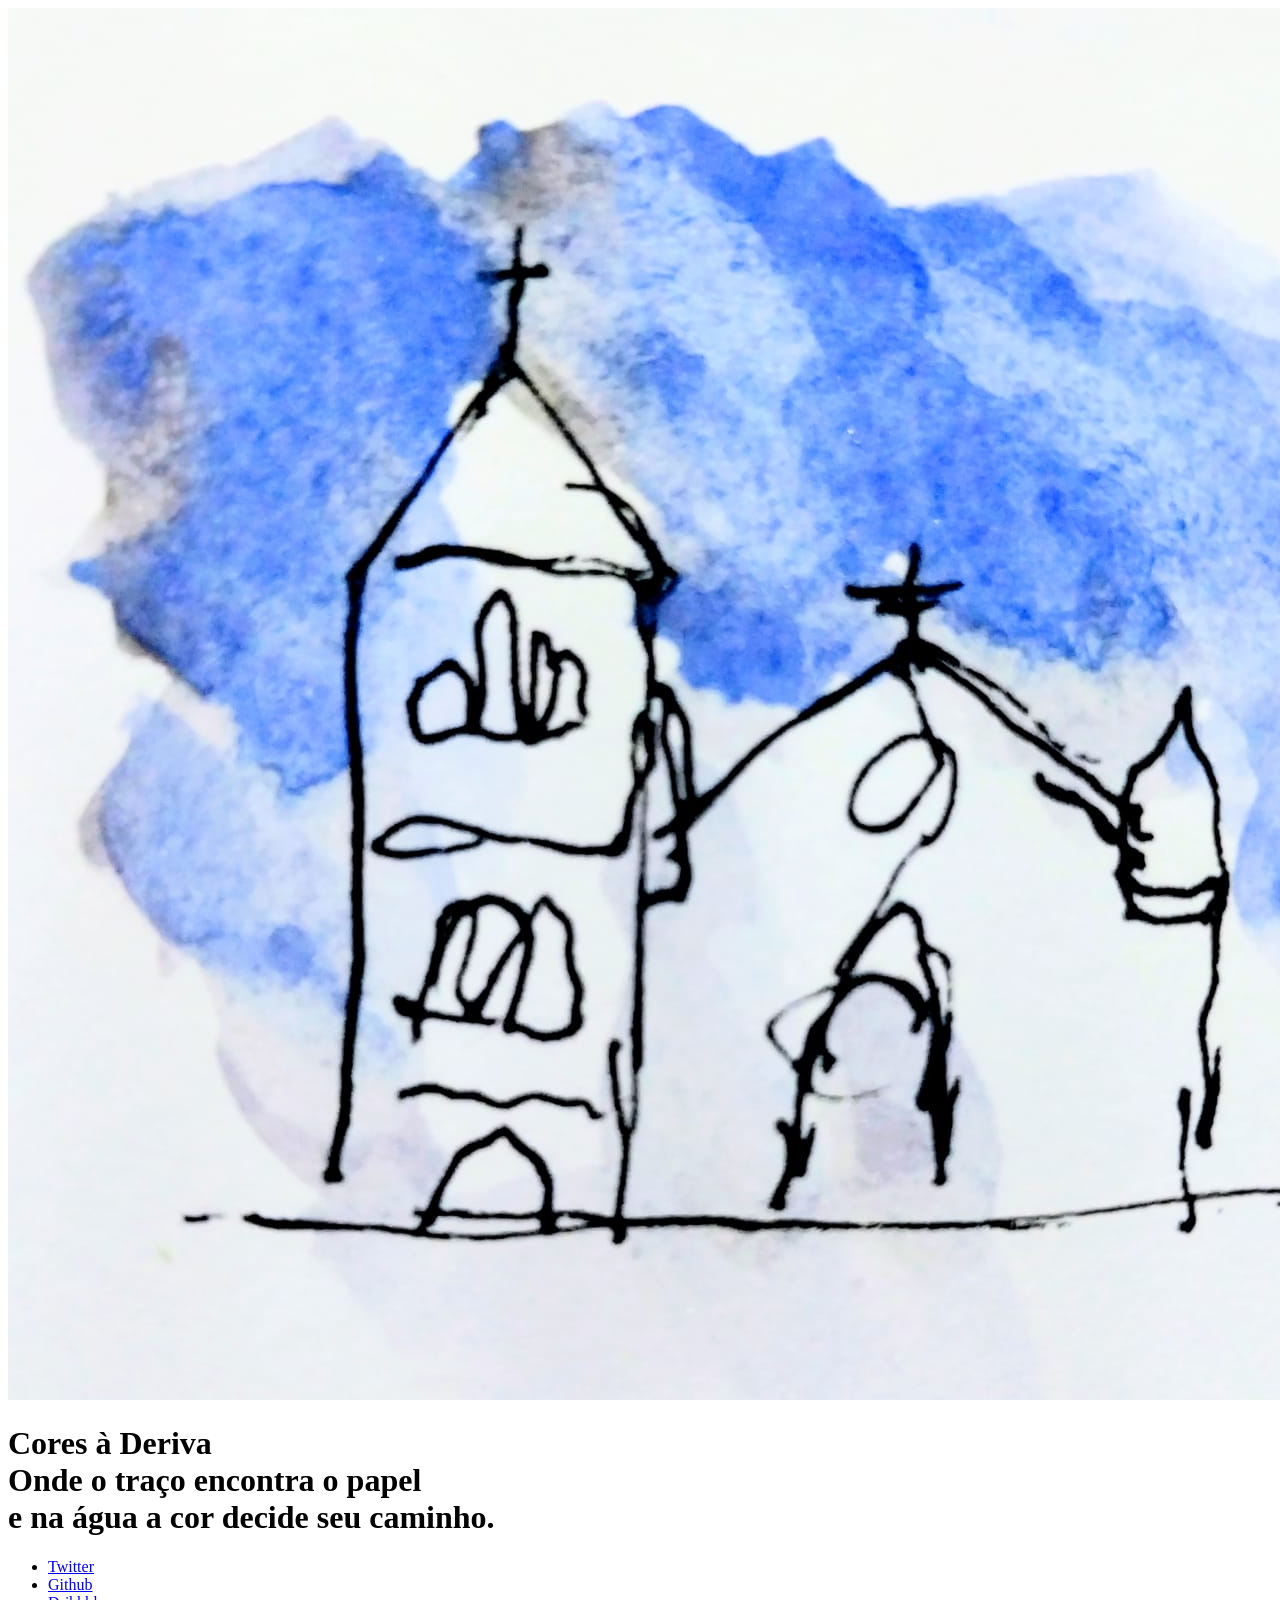
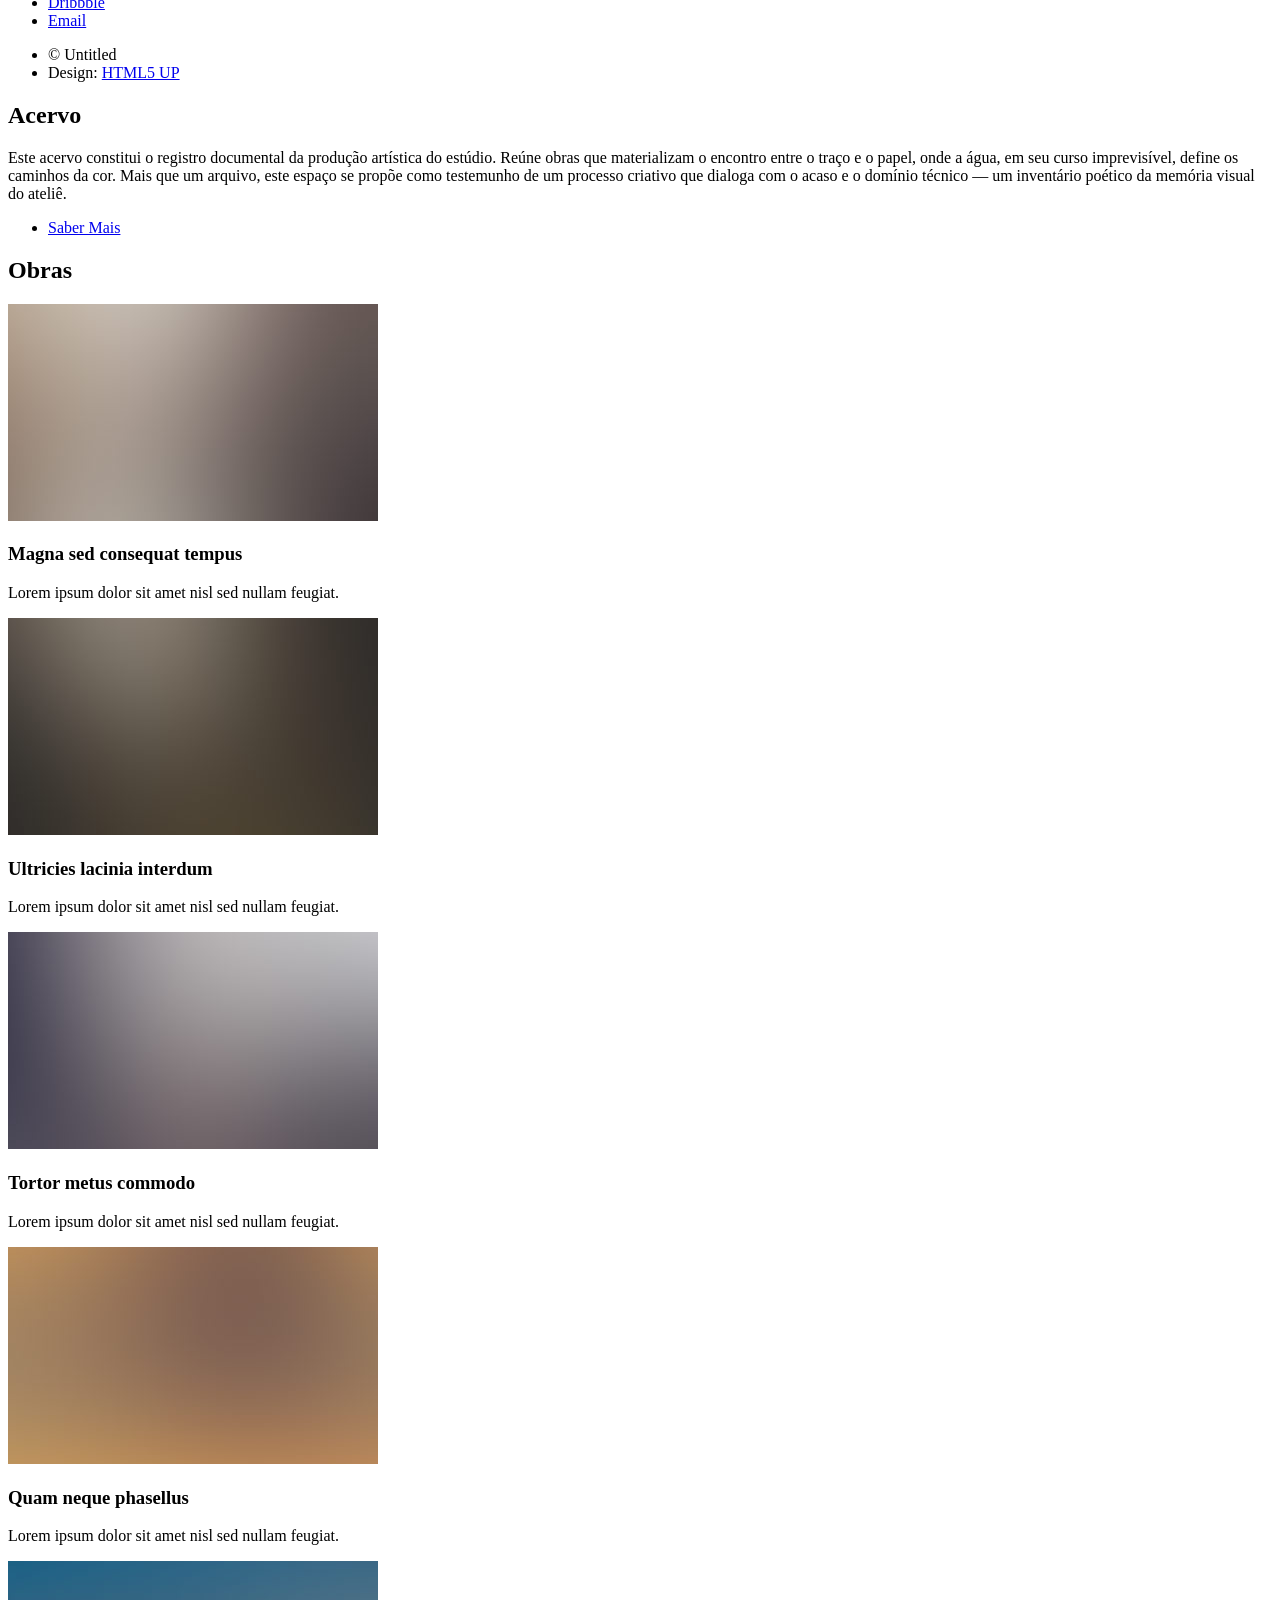
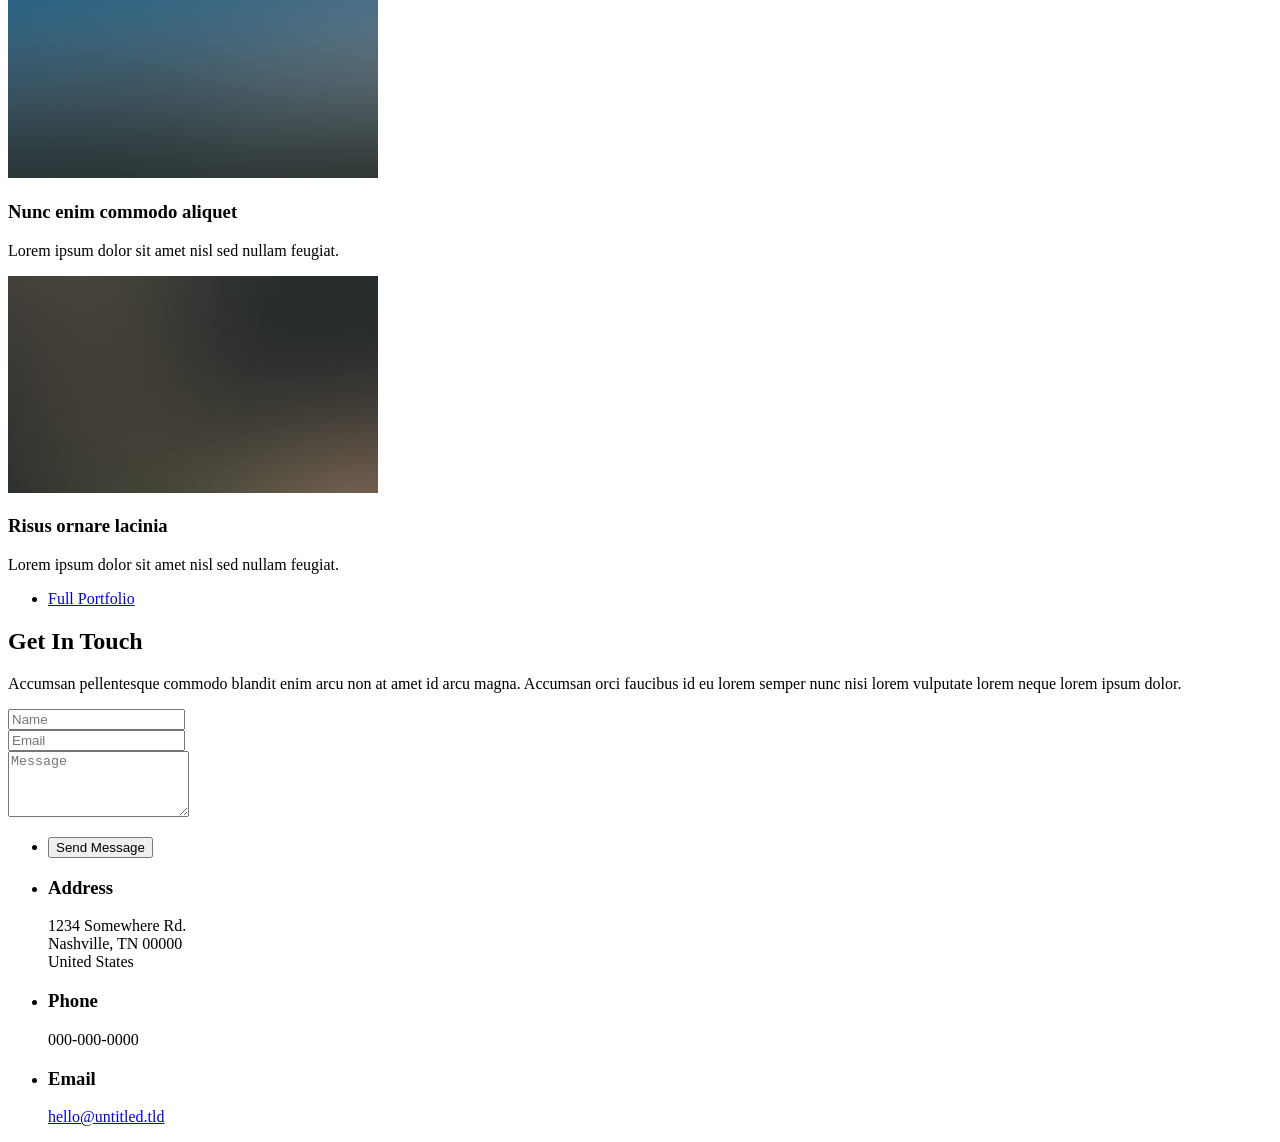
==== commit 69b145f1: "Ajustes no logo e textos" ====
--- a/index.html
+++ b/index.html
@@ -6,7 +6,7 @@
 -->
 <html>
 	<head>
-		<title>Strata by HTML5 UP</title>
+		<title>Cores à Deriva</title>
 		<meta charset="utf-8" />
 		<meta name="viewport" content="width=device-width, initial-scale=1, user-scalable=no" />
 		<link rel="stylesheet" href="assets/css/main.css" />
@@ -17,9 +17,11 @@
 			<header id="header">
 				<div class="inner">
 					<a href="#" class="image avatar"><img src="images/avatar.jpg" alt="" /></a>
-					<h1><strong>I am Strata</strong>, a super simple<br />
-					responsive site template freebie<br />
-					crafted by <a href="http://html5up.net">HTML5 UP</a>.</h1>
+					<h1>
+						<strong>Cores à Deriva</strong><br/>
+						Onde o traço encontra o papel<br/>
+						e na água a cor decide seu caminho.
+					</h1>
 				</div>
 			</header>
 
@@ -29,18 +31,18 @@
 				<!-- One -->
 					<section id="one">
 						<header class="major">
-							<h2>Ipsum lorem dolor aliquam ante commodo<br />
-							magna sed accumsan arcu neque.</h2>
+							<h2>Acervo</h2>
 						</header>
-						<p>Accumsan orci faucibus id eu lorem semper. Eu ac iaculis ac nunc nisi lorem vulputate lorem neque cubilia ac in adipiscing in curae lobortis tortor primis integer massa adipiscing id nisi accumsan pellentesque commodo blandit enim arcu non at amet id arcu magna. Accumsan orci faucibus id eu lorem semper nunc nisi lorem vulputate lorem neque cubilia.</p>
+						<p>
+Este acervo constitui o registro documental da produção artística do estúdio. Reúne obras que materializam o encontro entre o traço e o papel, onde a água, em seu curso imprevisível, define os caminhos da cor. Mais que um arquivo, este espaço se propõe como testemunho de um processo criativo que dialoga com o acaso e o domínio técnico — um inventário poético da memória visual do ateliê.</p>
 						<ul class="actions">
-							<li><a href="#" class="button">Learn More</a></li>
+							<li><a href="#" class="button">Saber Mais</a></li>
 						</ul>
 					</section>
 
 				<!-- Two -->
 					<section id="two">
-						<h2>Recent Work</h2>
+						<h2>Obras</h2>
 						<div class="row">
 							<article class="col-6 col-12-xsmall work-item">
 								<a href="images/fulls/01.jpg" class="image fit thumb"><img src="images/thumbs/01.jpg" alt="" /></a>
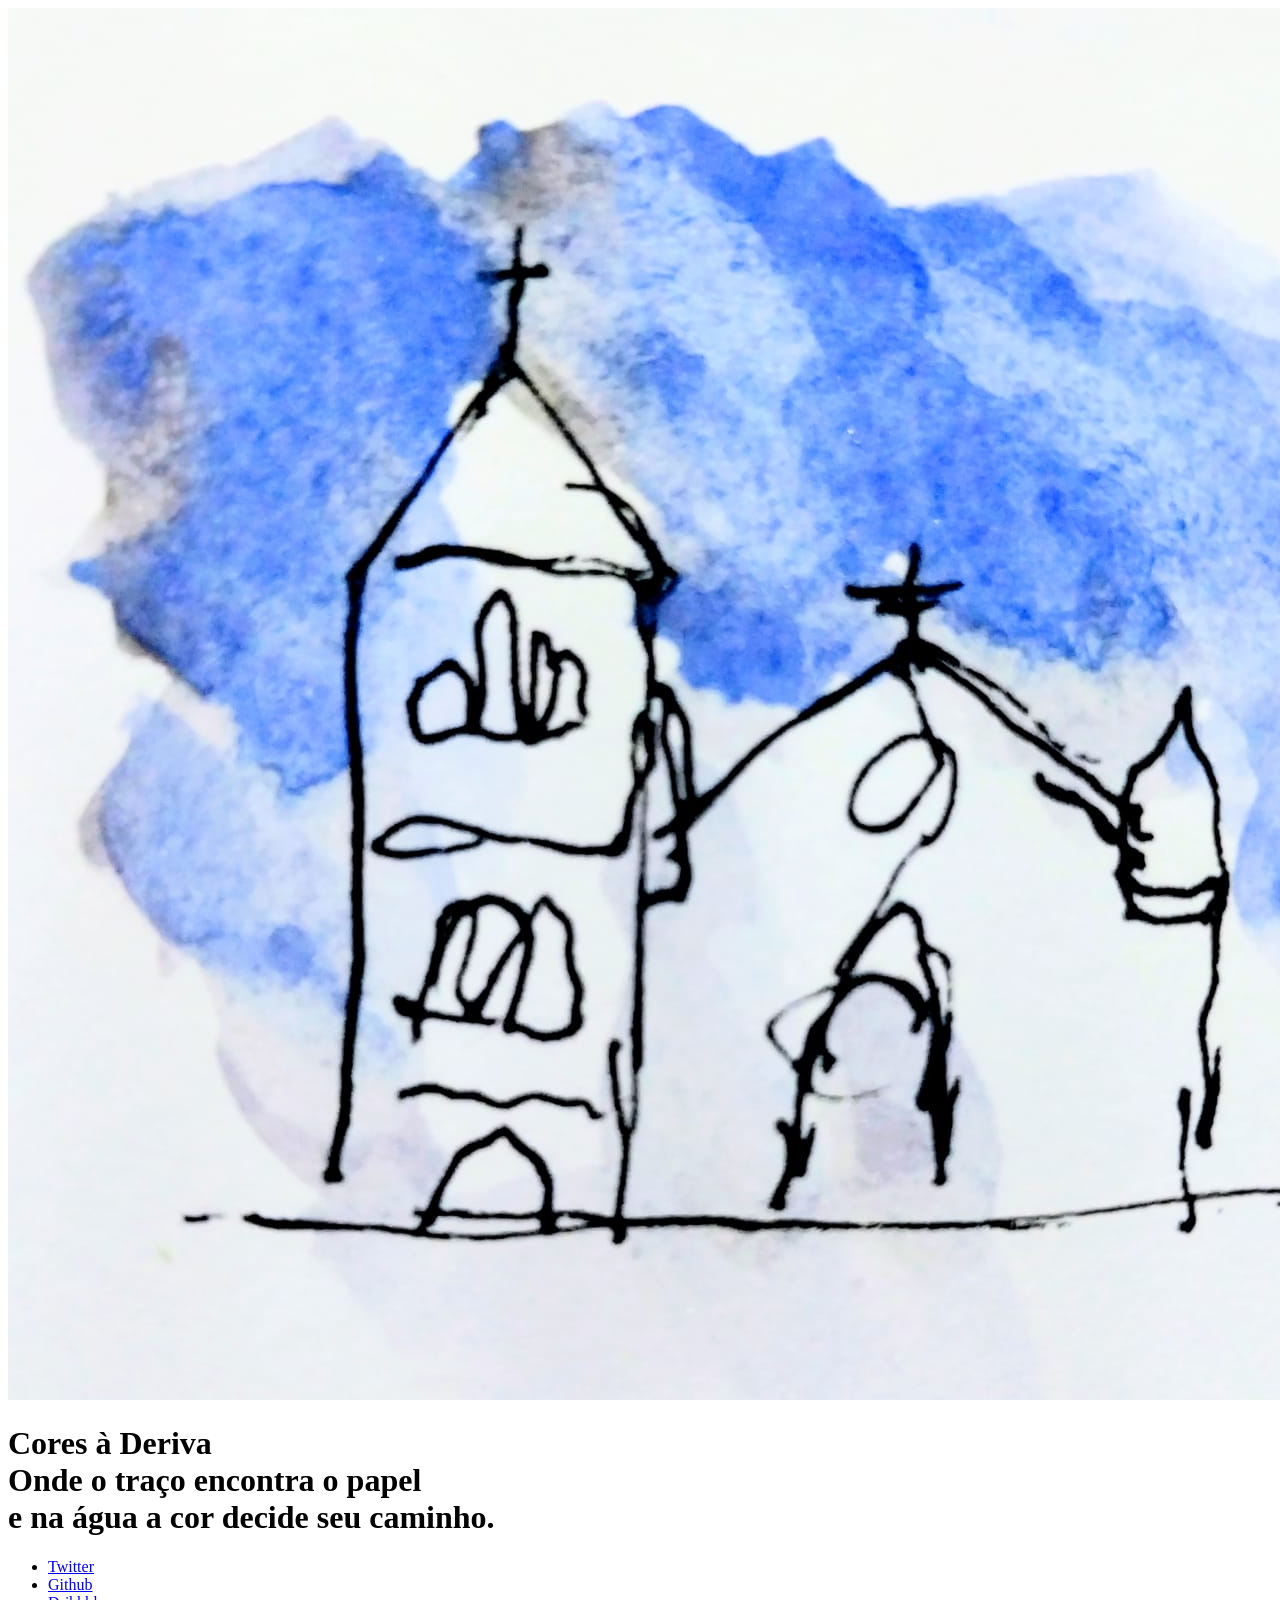
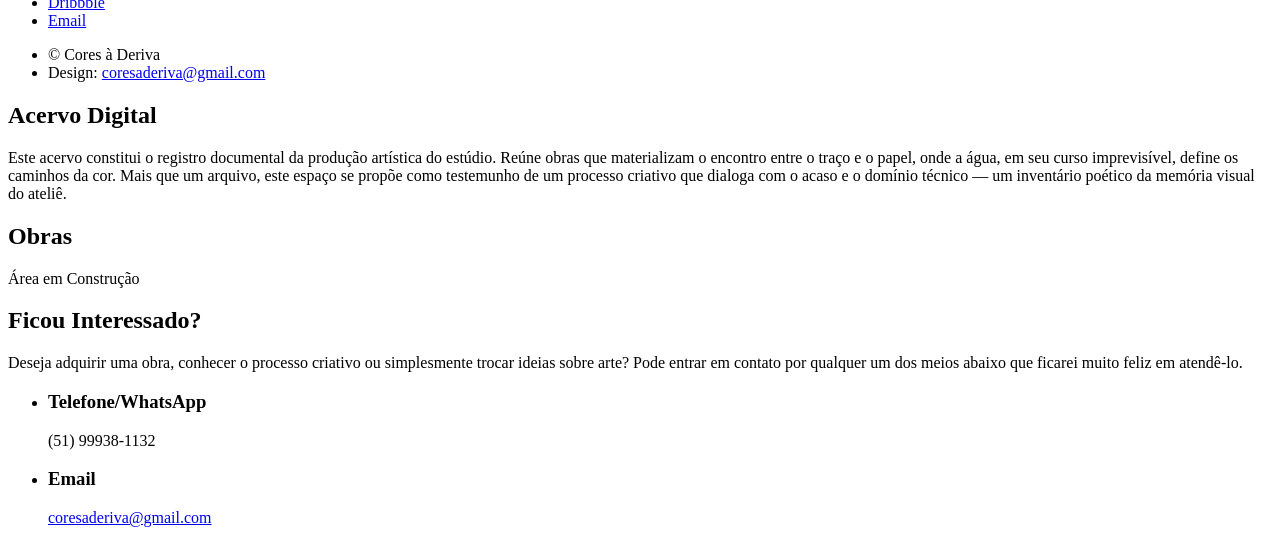
==== commit 8afd4676: "Ajustes na página principal" ====
--- a/index.html
+++ b/index.html
@@ -31,19 +31,20 @@
 				<!-- One -->
 					<section id="one">
 						<header class="major">
-							<h2>Acervo</h2>
+							<h2>Acervo Digital</h2>
 						</header>
 						<p>
 Este acervo constitui o registro documental da produção artística do estúdio. Reúne obras que materializam o encontro entre o traço e o papel, onde a água, em seu curso imprevisível, define os caminhos da cor. Mais que um arquivo, este espaço se propõe como testemunho de um processo criativo que dialoga com o acaso e o domínio técnico — um inventário poético da memória visual do ateliê.</p>
-						<ul class="actions">
+						<!--<ul class="actions">
 							<li><a href="#" class="button">Saber Mais</a></li>
-						</ul>
+						</ul>-->
 					</section>
 
 				<!-- Two -->
 					<section id="two">
 						<h2>Obras</h2>
-						<div class="row">
+						<p>Área em Construção</p>
+						<!--<div class="row">
 							<article class="col-6 col-12-xsmall work-item">
 								<a href="images/fulls/01.jpg" class="image fit thumb"><img src="images/thumbs/01.jpg" alt="" /></a>
 								<h3>Magna sed consequat tempus</h3>
@@ -77,15 +78,15 @@
 						</div>
 						<ul class="actions">
 							<li><a href="#" class="button">Full Portfolio</a></li>
-						</ul>
+						</ul>-->
 					</section>
 
 				<!-- Three -->
 					<section id="three">
-						<h2>Get In Touch</h2>
-						<p>Accumsan pellentesque commodo blandit enim arcu non at amet id arcu magna. Accumsan orci faucibus id eu lorem semper nunc nisi lorem vulputate lorem neque lorem ipsum dolor.</p>
+						<h2>Ficou Interessado?</h2>
+						<p>Deseja adquirir uma obra, conhecer o processo criativo ou simplesmente trocar ideias sobre arte? Pode entrar em contato por qualquer um dos meios abaixo que ficarei muito feliz em atendê-lo.</p>
 						<div class="row">
-							<div class="col-8 col-12-small">
+							<!-- <div class="col-8 col-12-small">
 								<form method="post" action="#">
 									<div class="row gtr-uniform gtr-50">
 										<div class="col-6 col-12-xsmall"><input type="text" name="name" id="name" placeholder="Name" /></div>
@@ -96,22 +97,22 @@
 								<ul class="actions">
 									<li><input type="submit" value="Send Message" /></li>
 								</ul>
-							</div>
+							</div> -->
 							<div class="col-4 col-12-small">
 								<ul class="labeled-icons">
-									<li>
+									<!-- <li>
 										<h3 class="icon solid fa-home"><span class="label">Address</span></h3>
 										1234 Somewhere Rd.<br />
 										Nashville, TN 00000<br />
 										United States
-									</li>
+									</li> -->
 									<li>
-										<h3 class="icon solid fa-mobile-alt"><span class="label">Phone</span></h3>
-										000-000-0000
+										<h3 class="icon solid fa-mobile-alt"><span class="label">Telefone/WhatsApp</span></h3>
+										(51) 99938-1132
 									</li>
 									<li>
 										<h3 class="icon solid fa-envelope"><span class="label">Email</span></h3>
-										<a href="#">hello@untitled.tld</a>
+										<a href="#">coresaderiva@gmail.com</a>
 									</li>
 								</ul>
 							</div>
@@ -448,7 +449,7 @@
 						<li><a href="#" class="icon solid fa-envelope"><span class="label">Email</span></a></li>
 					</ul>
 					<ul class="copyright">
-						<li>&copy; Untitled</li><li>Design: <a href="http://html5up.net">HTML5 UP</a></li>
+						<li>&copy; Cores à Deriva</li><li>Design: <a href="http://html5up.net">coresaderiva@gmail.com</a></li>
 					</ul>
 				</div>
 			</footer>
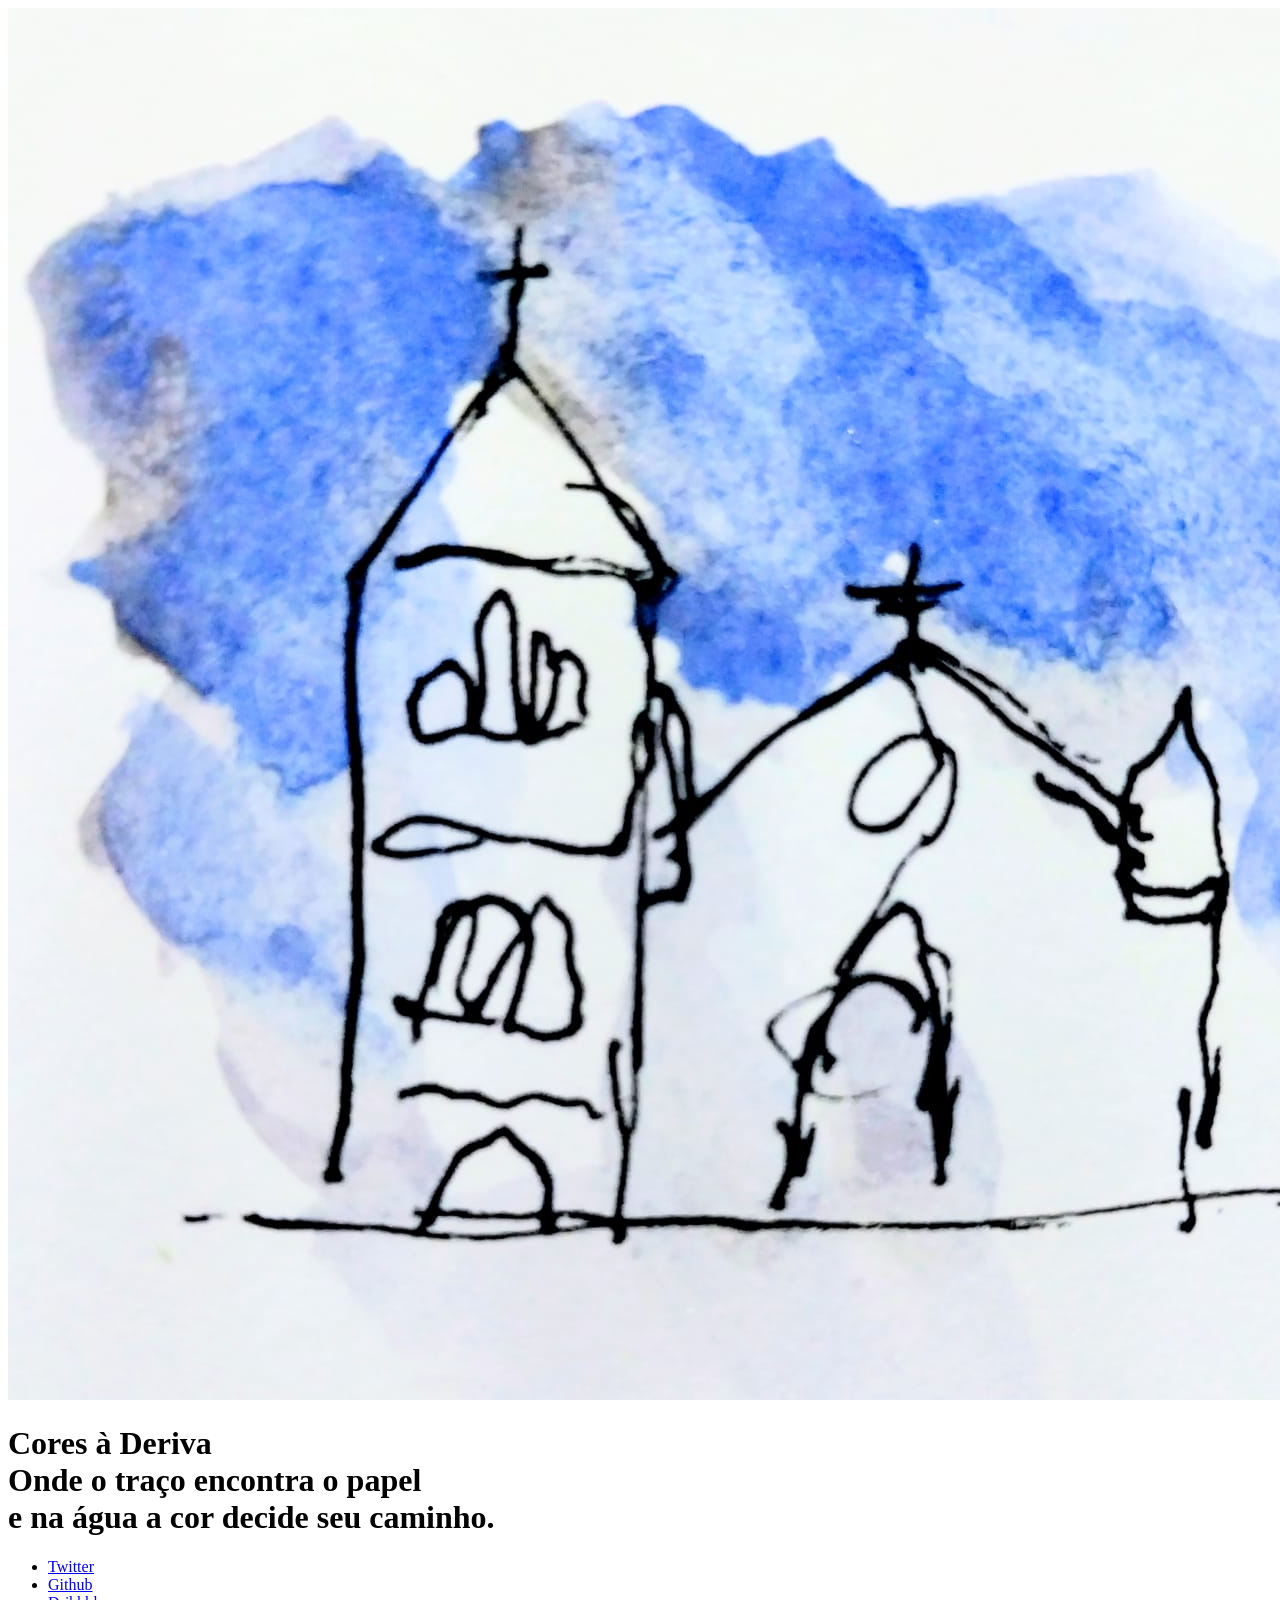
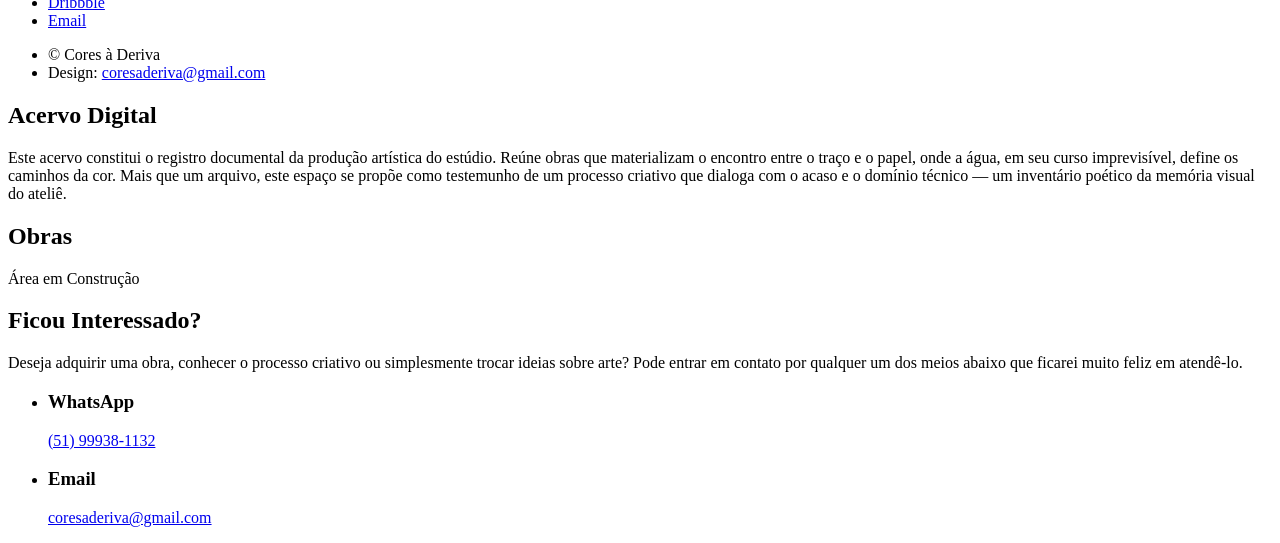
==== commit 30f8804c: "Adiciona links de redirecionamento" ====
--- a/index.html
+++ b/index.html
@@ -107,12 +107,12 @@
 										United States
 									</li> -->
 									<li>
-										<h3 class="icon solid fa-mobile-alt"><span class="label">Telefone/WhatsApp</span></h3>
-										(51) 99938-1132
+										<h3 class="icon solid fa-mobile-alt"><span class="label">WhatsApp</span></h3>
+										<a href="https://wa.me/5551999381132">(51) 99938-1132</a>
 									</li>
 									<li>
 										<h3 class="icon solid fa-envelope"><span class="label">Email</span></h3>
-										<a href="#">coresaderiva@gmail.com</a>
+										<a href="mailto:coresaderiva@gmail.com">coresaderiva@gmail.com</a>
 									</li>
 								</ul>
 							</div>
@@ -449,7 +449,7 @@
 						<li><a href="#" class="icon solid fa-envelope"><span class="label">Email</span></a></li>
 					</ul>
 					<ul class="copyright">
-						<li>&copy; Cores à Deriva</li><li>Design: <a href="http://html5up.net">coresaderiva@gmail.com</a></li>
+						<li>&copy; Cores à Deriva</li><li>Design: <a href="mailto:coresaderiva@gmail.com">coresaderiva@gmail.com</a></li>
 					</ul>
 				</div>
 			</footer>
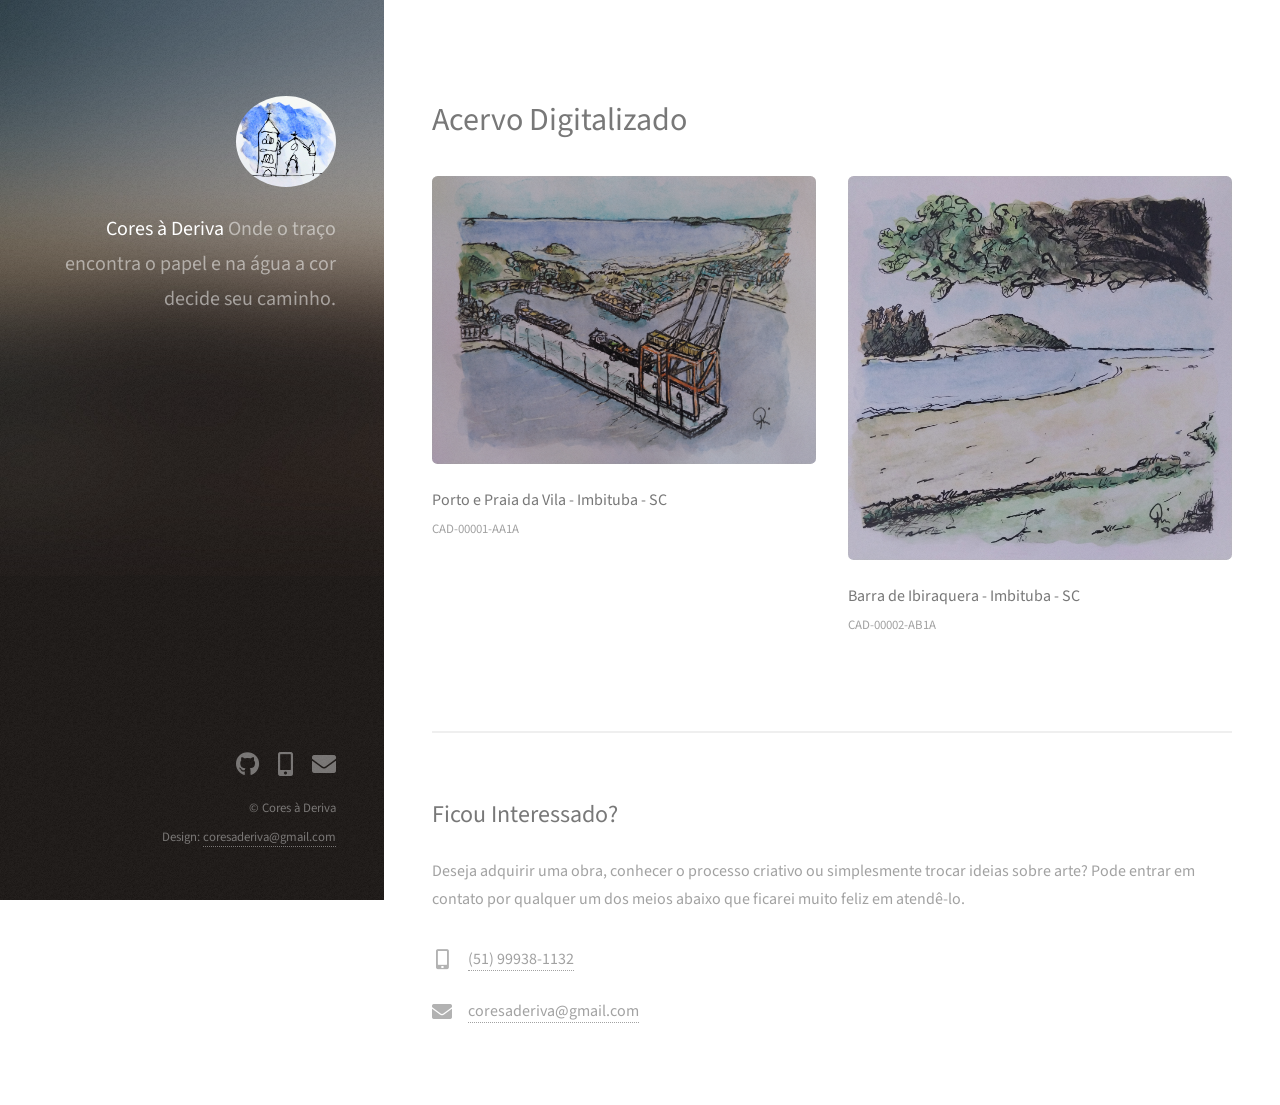
==== commit 1dd61bb6: "Cria páginas dedicadas às obras" ====
--- a/index.html
+++ b/index.html
@@ -1,9 +1,4 @@
 <!DOCTYPE HTML>
-<!--
-	Strata by HTML5 UP
-	html5up.net | @ajlkn
-	Free for personal and commercial use under the CCA 3.0 license (html5up.net/license)
--->
 <html>
 	<head>
 		<title>Cores à Deriva</title>
@@ -29,28 +24,32 @@
 			<div id="main">
 
 				<!-- One -->
-					<section id="one">
+					<!--<section id="one">
 						<header class="major">
 							<h2>Acervo Digital</h2>
 						</header>
 						<p>
 Este acervo constitui o registro documental da produção artística do estúdio. Reúne obras que materializam o encontro entre o traço e o papel, onde a água, em seu curso imprevisível, define os caminhos da cor. Mais que um arquivo, este espaço se propõe como testemunho de um processo criativo que dialoga com o acaso e o domínio técnico — um inventário poético da memória visual do ateliê.</p>
-						<!--<ul class="actions">
+						<ul class="actions">
 							<li><a href="#" class="button">Saber Mais</a></li>
-						</ul>-->
-					</section>
+						</ul>
+					</section>-->
 
 				<!-- Two -->
 					<section id="two">
-						<h2>Obras</h2>
-						<p>Área em Construção</p>
-						<!--<div class="row">
-							<article class="col-6 col-12-xsmall work-item">
-								<a href="images/fulls/01.jpg" class="image fit thumb"><img src="images/thumbs/01.jpg" alt="" /></a>
-								<h3>Magna sed consequat tempus</h3>
-								<p>Lorem ipsum dolor sit amet nisl sed nullam feugiat.</p>
-							</article>
-							<article class="col-6 col-12-xsmall work-item">
+						<h1>Acervo Digitalizado</h1>
+						<div class="row">
+							<article class="col-6 col-12-xsmall work-item">
+								<a href="/obras/CAD-00001-AA1A.html" class="image fit thumb"><img src="images/thumbs/CAD-00001-AA1A.jpg" alt="" /></a>
+								<h3>Porto e Praia da Vila - Imbituba - SC</h3>
+								<p>CAD-00001-AA1A</p>
+							</article>
+							<article class="col-6 col-12-xsmall work-item">
+								<a href="/obras/CAD-00002-AB1A.html" class="image fit thumb"><img src="images/thumbs/CAD-00002-AB1A.jpg" alt="" /></a>
+								<h3>Barra de Ibiraquera - Imbituba - SC</h3>
+								<p>CAD-00002-AB1A</p>
+							</article>
+							<!--<article class="col-6 col-12-xsmall work-item">
 								<a href="images/fulls/02.jpg" class="image fit thumb"><img src="images/thumbs/02.jpg" alt="" /></a>
 								<h3>Ultricies lacinia interdum</h3>
 								<p>Lorem ipsum dolor sit amet nisl sed nullam feugiat.</p>
@@ -443,10 +442,9 @@
 			<footer id="footer">
 				<div class="inner">
 					<ul class="icons">
-						<li><a href="#" class="icon brands fa-twitter"><span class="label">Twitter</span></a></li>
-						<li><a href="#" class="icon brands fa-github"><span class="label">Github</span></a></li>
-						<li><a href="#" class="icon brands fa-dribbble"><span class="label">Dribbble</span></a></li>
-						<li><a href="#" class="icon solid fa-envelope"><span class="label">Email</span></a></li>
+						<li><a href="https://github.com/coresaderiva" class="icon brands fa-github"><span class="label">Github</span></a></li>
+						<li><a href="https://wa.me/5551999381132" class="icon solid fa-mobile-alt"><span class="label">WhatsApp</span></a></li>
+						<li><a href="mailto:coresaderiva@gmail.com" class="icon solid fa-envelope"><span class="label">Email</span></a></li>
 					</ul>
 					<ul class="copyright">
 						<li>&copy; Cores à Deriva</li><li>Design: <a href="mailto:coresaderiva@gmail.com">coresaderiva@gmail.com</a></li>
@@ -456,7 +454,7 @@
 
 		<!-- Scripts -->
 			<script src="assets/js/jquery.min.js"></script>
-			<script src="assets/js/jquery.poptrox.min.js"></script>
+			<!-- <script src="assets/js/jquery.poptrox.min.js"></script> -->
 			<script src="assets/js/browser.min.js"></script>
 			<script src="assets/js/breakpoints.min.js"></script>
 			<script src="assets/js/util.js"></script>
--- a/assets/css/main.css
+++ b/assets/css/main.css
@@ -2065,7 +2065,7 @@
 			text-align: center;
 		}
 
-			.image.thumb:after {
+			/* .image.thumb:after {
 				-moz-transition: opacity 0.2s ease-in-out;
 				-webkit-transition: opacity 0.2s ease-in-out;
 				-ms-transition: opacity 0.2s ease-in-out;
@@ -2087,7 +2087,7 @@
 				text-decoration: none;
 				top: 50%;
 				white-space: nowrap;
-			}
+			} */
 
 			.image.thumb:hover:after {
 				opacity: 1.0;
@@ -2550,6 +2550,31 @@
 			color: #b2b2b2 !important;
 			cursor: default;
 		}
+.button.secondary {
+    background-color: #1a2f3f;
+    border-color: #1a2f3f;
+    color: #ffffff !important;
+}
+
+.button.secondary:hover {
+    background-color: #2c4a63;
+    border-color: #2c4a63;
+    color: #ffffff !important;
+}
+
+.button.secondary:active {
+    background-color: #0f1e2a;
+    border-color: #0f1e2a;
+    color: #ffffff !important;
+}
+
+.button.secondary.disabled,
+.button.secondary:disabled {
+    background-color: #e7e7e7 !important;
+    border-color: #e7e7e7 !important;
+    color: #b2b2b2 !important;
+    cursor: default;
+}
 
 /* Work Item */
 
@@ -3218,4 +3243,277 @@
 				padding-left: 0;
 			}
 
-	}+	}
+
+
+
+	.image-hero {
+				width: 100%;
+				height: 70vh;
+				min-height: 500px;
+				overflow: hidden;
+				position: relative;
+				margin-bottom: 2rem;
+			}
+
+			.image-hero img {
+				width: 100%;
+				height: 100%;
+				object-fit: contain;
+				object-position: center;
+			}
+
+            .title {
+                display: flex;
+                align-items: center;
+                flex-direction: column;
+             }
+
+			.title h2 {
+				font-size: 2.5rem;
+				margin-bottom: 0.5rem;
+				color: #333;
+				text-shadow: 2px 2px 4px rgba(0,0,0,0.5);
+			}
+
+			.title p {
+				font-size: 1.2rem;
+				opacity: 0.9;
+				margin-bottom: 0;
+                color: #555;
+				text-shadow: 1px 1px 2px rgba(0,0,0,0.3);
+			}
+
+			.info-section {
+				padding: 2rem 2rem 4rem 2rem;
+				max-width: 800px;
+				margin: 0 auto;
+				background: white;
+			}
+
+			.info-header {
+				text-align: center;
+				margin-bottom: 3rem;
+				border-bottom: 2px solid #efefef;
+				padding-bottom: 2rem;
+			}
+
+			.info-header h3 {
+				font-size: 2rem;
+				color: #2c3e50;
+				margin-bottom: 0.5rem;
+			}
+
+			.info-header .reference {
+				color: #888;
+				font-size: 1.1rem;
+				font-family: "Courier New", monospace;
+				letter-spacing: 1px;
+			}
+
+			/* LISTA SIMPLES - SEM HOVER */
+			.info-list {
+				list-style: none;
+				padding: 0;
+				margin: 0 0 2rem 0;
+			}
+
+			.info-list li {
+				border-bottom: 1px solid #efefef;
+				padding: 1rem 0;
+				display: flex;
+				align-items: center;
+			}
+
+			.info-list .info-label {
+				min-width: 140px;
+				font-weight: 600;
+				color: #2c3e50;
+				font-size: 1.1rem;
+				display: flex;
+				align-items: center;
+			}
+
+			.info-list .info-label i {
+				margin-right: 10px;
+				color: #49bf9d;
+				width: 20px;
+				text-align: center;
+			}
+
+			.info-list .info-value {
+				color: #555;
+				font-size: 1.1rem;
+				flex: 1;
+				padding-left: 1rem;
+				border-left: 2px solid #49bf9d;
+			}
+
+			/* DESCRIÇÃO SIMPLES */
+			.description-box {
+				background: #f9f9f9;
+				padding: 2rem;
+				border-radius: 5px;
+				margin: 2rem 0;
+				border-left: 5px solid #49bf9d;
+			}
+
+			.description-box h4 {
+				color: #2c3e50;
+				margin-bottom: 1rem;
+				font-size: 1.3rem;
+			}
+
+			.description-box p {
+				margin-bottom: 0;
+				line-height: 1.8;
+				color: #555;
+			}
+
+			/* TAGS SIMPLES - SEM HOVER */
+			.tags {
+				display: flex;
+				flex-wrap: wrap;
+				gap: 0.5rem;
+				margin: 2rem 0;
+			}
+
+			.tag {
+				background: #49bf9d;
+				color: white;
+				padding: 0.3rem 1rem;
+				border-radius: 20px;
+				font-size: 0.9rem;
+			}
+
+			/* AÇÕES */
+			.info-actions {
+				display: flex;
+				gap: 1rem;
+				margin-top: 3rem;
+				justify-content: center;
+			}
+
+			.info-actions .button {
+				min-width: 150px;
+			}
+
+			/* NAVEGAÇÃO SIMPLES - SEM HOVER */
+			.navigation {
+				display: flex;
+				justify-content: space-between;
+				margin-top: 3rem;
+				padding-top: 2rem;
+				border-top: 2px solid #efefef;
+			}
+
+			.nav-link {
+				color: #49bf9d;
+				text-decoration: none;
+				display: flex;
+				align-items: center;
+				gap: 0.5rem;
+			}
+
+			/* RESPONSIVIDADE */
+			@media (max-width: 768px) {
+				.image-hero {
+					height: 50vh;
+					min-height: 300px;
+				}
+				.image-hero .overlay {
+					padding: 1.5rem;
+				}
+				.image-hero .overlay h2 {
+					font-size: 1.8rem;
+				}
+				.info-section {
+					padding: 1.5rem;
+				}
+				.info-list li {
+					flex-direction: column;
+					align-items: flex-start;
+					gap: 0.3rem;
+				}
+				.info-list .info-label {
+					min-width: auto;
+				}
+				.info-list .info-value {
+					padding-left: 1.5rem;
+					width: 100%;
+				}
+				.info-actions {
+					flex-direction: column;
+				}
+				.info-actions .button {
+					width: 100%;
+				}
+				.navigation {
+					flex-direction: column;
+					gap: 1rem;
+					align-items: center;
+				}
+			}
+
+			/* HISTÓRIA DE VIDA */
+			.history-box {
+				background: #f9f9f9;
+				padding: 2rem;
+				border-radius: 5px;
+				margin: 2rem auto;
+				border-left: 5px solid #1a2f3f;
+				max-width: 600px;
+			}
+
+			.history-box h4 {
+				color: #2c3e50;
+				margin-bottom: 1.5rem;
+				font-size: 1.3rem;
+				text-align: center;
+			}
+
+			.history-list {
+				list-style: none;
+				padding: 0;
+				margin: 0;
+			}
+
+			.history-list li {
+				display: flex;
+				align-items: baseline;
+				padding: 0.8rem 0;
+				border-bottom: 1px dashed #ddd;
+			}
+
+			.history-list li:last-child {
+				border-bottom: none;
+			}
+
+			.history-date {
+				min-width: 100px;
+				font-weight: 600;
+				color: #1a2f3f;
+				font-family: "Courier New", monospace;
+				font-size: 0.95rem;
+			}
+
+			.history-event {
+				color: #555;
+				font-size: 1rem;
+				padding-left: 1rem;
+				border-left: 2px solid #1a2f3f;
+				flex: 1;
+			}
+
+			@media (max-width: 768px) {
+				.history-list li {
+					flex-direction: column;
+					align-items: flex-start;
+					gap: 0.3rem;
+				}
+				
+				.history-event {
+					padding-left: 0;
+					border-left: none;
+				}
+			}
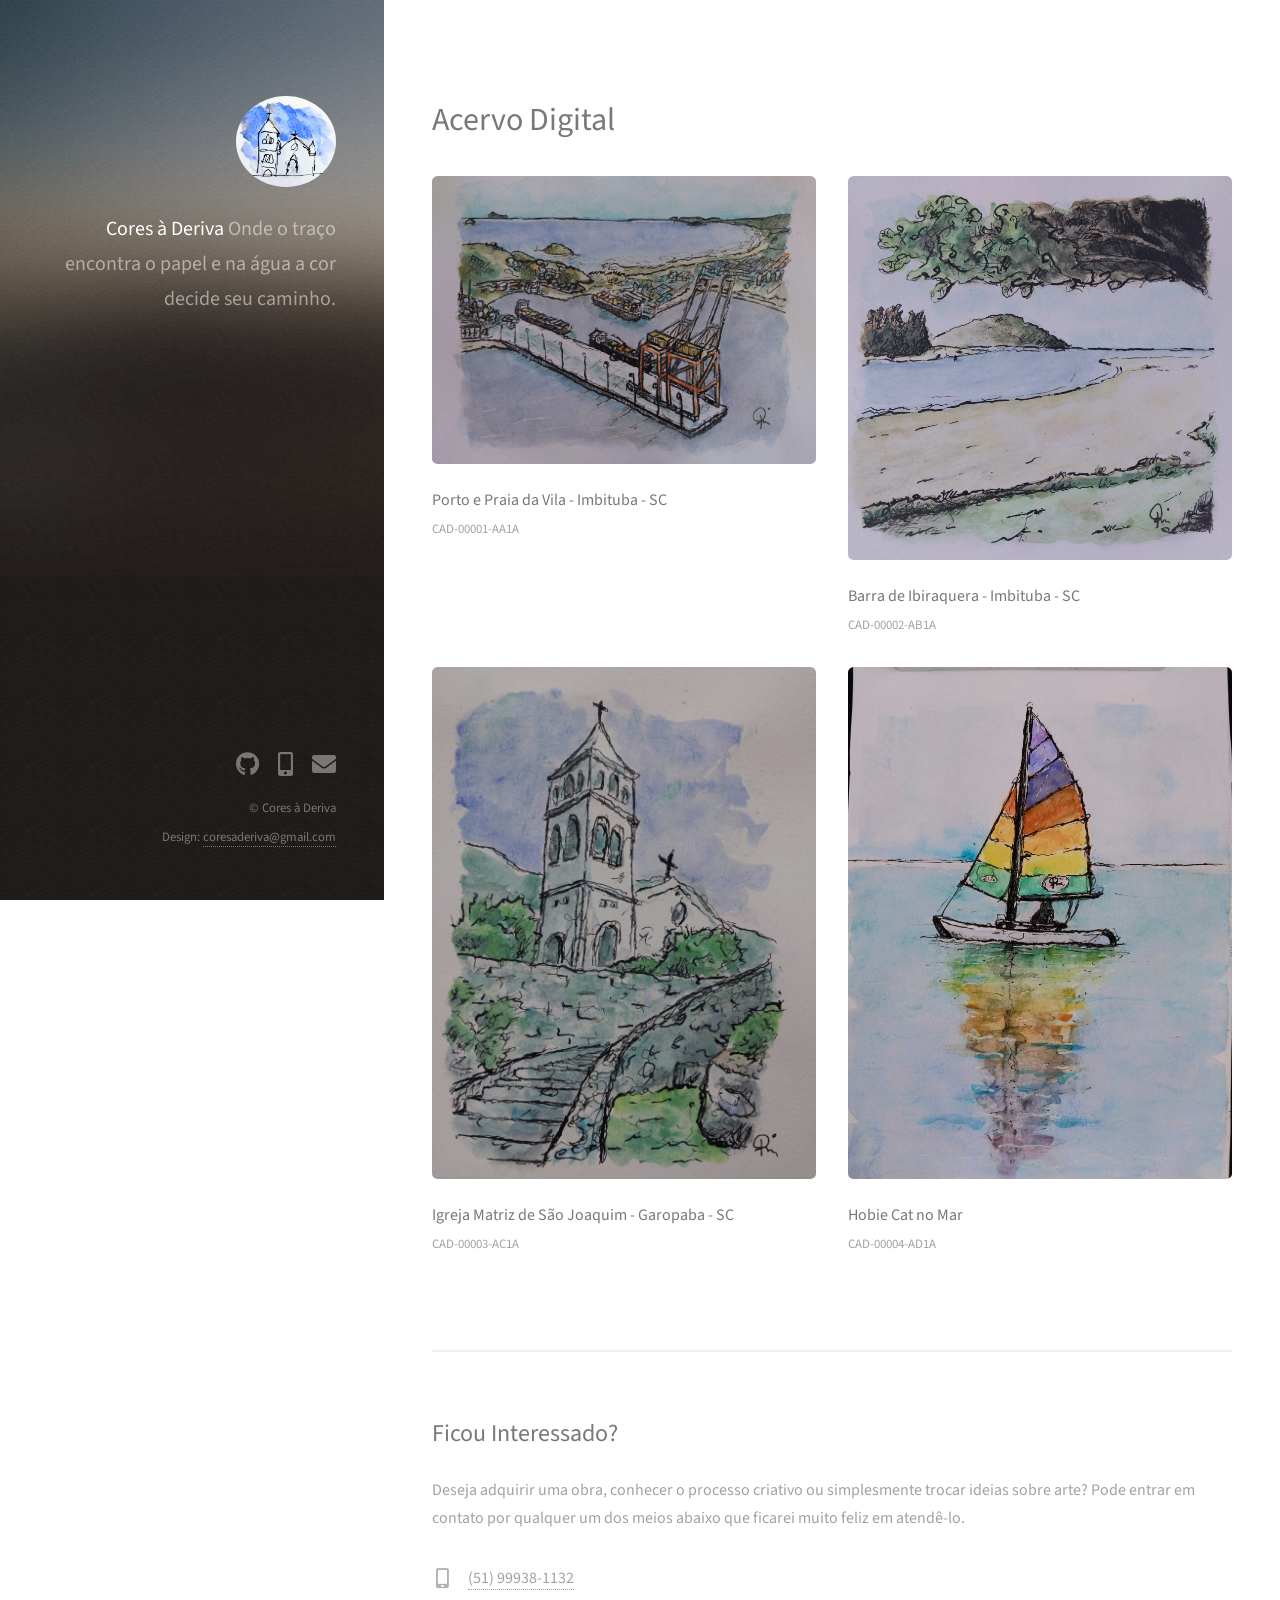
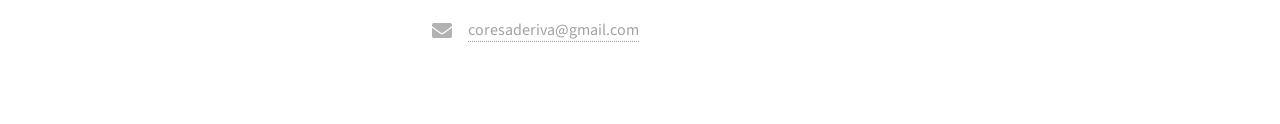
==== commit 7b8b0646: "Publicação das obras CAD-00003-AC1A e CAD-00004-AD1A" ====
--- a/index.html
+++ b/index.html
@@ -37,7 +37,7 @@
 
 				<!-- Two -->
 					<section id="two">
-						<h1>Acervo Digitalizado</h1>
+						<h1>Acervo Digital</h1>
 						<div class="row">
 							<article class="col-6 col-12-xsmall work-item">
 								<a href="/obras/CAD-00001-AA1A.html" class="image fit thumb"><img src="images/thumbs/CAD-00001-AA1A.jpg" alt="" /></a>
@@ -48,6 +48,16 @@
 								<a href="/obras/CAD-00002-AB1A.html" class="image fit thumb"><img src="images/thumbs/CAD-00002-AB1A.jpg" alt="" /></a>
 								<h3>Barra de Ibiraquera - Imbituba - SC</h3>
 								<p>CAD-00002-AB1A</p>
+							</article>
+							<article class="col-6 col-12-xsmall work-item">
+								<a href="/obras/CAD-00003-AC1A.html" class="image fit thumb"><img src="images/thumbs/CAD-00003-AC1A.jpg" alt="" /></a>
+								<h3>Igreja Matriz de São Joaquim - Garopaba - SC</h3>
+								<p>CAD-00003-AC1A</p>
+							</article>
+							<article class="col-6 col-12-xsmall work-item">
+								<a href="/obras/CAD-00004-AD1A.html" class="image fit thumb"><img src="images/thumbs/CAD-00004-AD1A.jpg" alt="" /></a>
+								<h3>Hobie Cat no Mar</h3>
+								<p>CAD-00004-AD1A</p>
 							</article>
 							<!--<article class="col-6 col-12-xsmall work-item">
 								<a href="images/fulls/02.jpg" class="image fit thumb"><img src="images/thumbs/02.jpg" alt="" /></a>
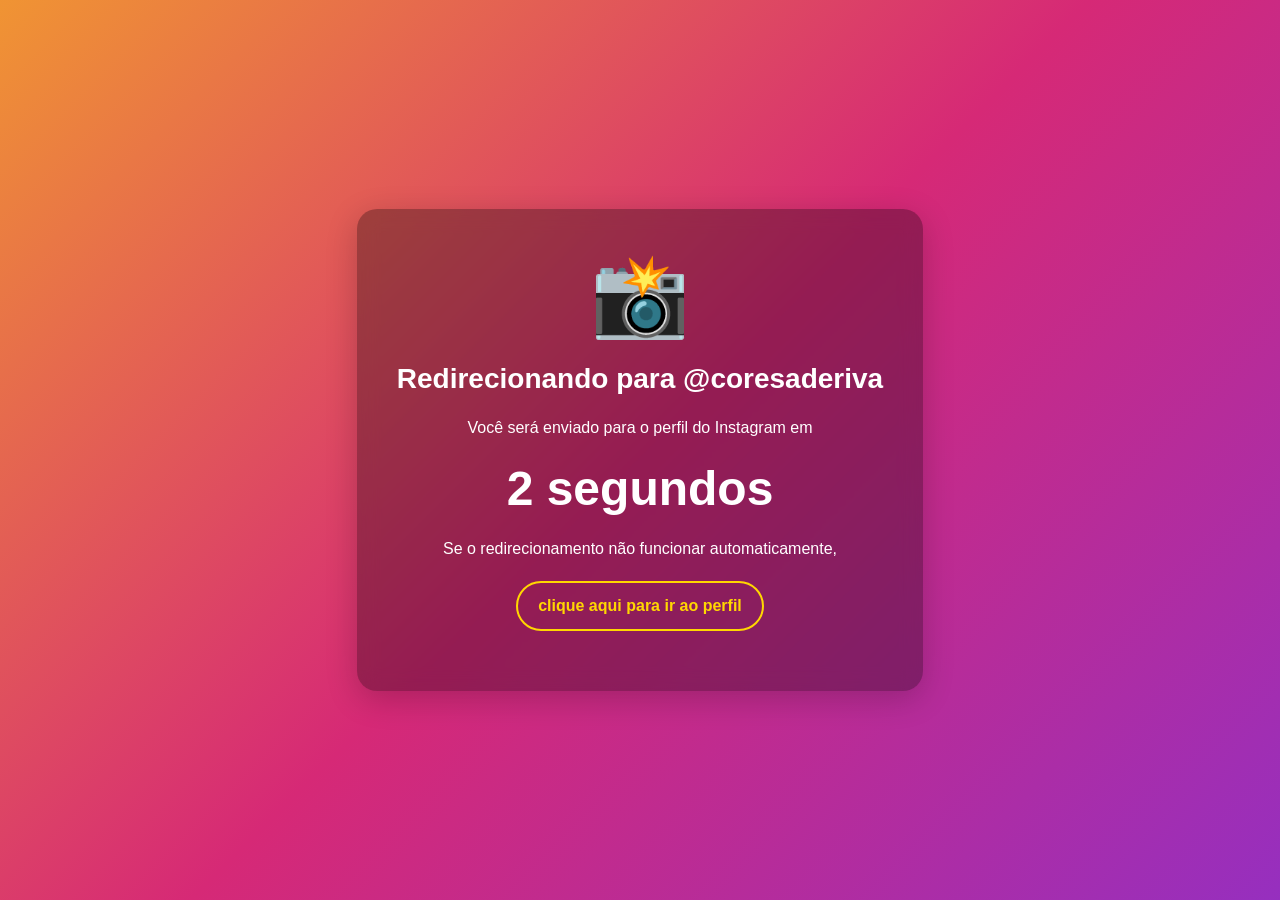
==== commit bd29d90a: "Retira site do ar e redireciona para o instagram" ====
--- a/index.html
+++ b/index.html
@@ -1,474 +1,115 @@
-<!DOCTYPE HTML>
-<html>
-	<head>
-		<title>Cores à Deriva</title>
-		<meta charset="utf-8" />
-		<meta name="viewport" content="width=device-width, initial-scale=1, user-scalable=no" />
-		<link rel="stylesheet" href="assets/css/main.css" />
-	</head>
-	<body class="is-preload">
+<!DOCTYPE html>
+<html lang="pt-br">
+<head>
+    <meta charset="UTF-8">
+    <meta name="viewport" content="width=device-width, initial-scale=1.0">
+    <title>Redirecionando para @coresaderiva...</title>
+    
+    <!-- Redirecionamento via meta tag -->
+    <meta http-equiv="refresh" content="3; url=https://www.instagram.com/coresaderiva/">
+    
+    <style>
+        body {
+            font-family: Arial, sans-serif;
+            display: flex;
+            justify-content: center;
+            align-items: center;
+            height: 100vh;
+            margin: 0;
+            background: linear-gradient(135deg, #f09433 0%, #d62976 50%, #962fbf 100%);
+            color: white;
+        }
+        
+        .container {
+            text-align: center;
+            padding: 40px;
+            background: rgba(0, 0, 0, 0.3);
+            border-radius: 20px;
+            backdrop-filter: blur(10px);
+            box-shadow: 0 8px 32px rgba(0, 0, 0, 0.2);
+        }
+        
+        h1 {
+            margin-bottom: 20px;
+            font-size: 28px;
+        }
+        
+        .instagram-icon {
+            font-size: 80px;
+            margin-bottom: 20px;
+        }
+        
+        .countdown {
+            font-size: 48px;
+            font-weight: bold;
+            margin: 20px 0;
+        }
+        
+        .message {
+            margin: 20px 0;
+            line-height: 1.6;
+        }
+        
+        .link {
+            color: #ffd700;
+            text-decoration: none;
+            font-weight: bold;
+            padding: 10px 20px;
+            border: 2px solid #ffd700;
+            border-radius: 25px;
+            transition: all 0.3s ease;
+            display: inline-block;
+            margin-top: 20px;
+        }
+        
+        .link:hover {
+            background: #ffd700;
+            color: #333;
+        }
+        
+        @keyframes pulse {
+            0% { transform: scale(1); }
+            100% { transform: scale(1.1); }
+        }
+        
+        .countdown-number {
+            animation: pulse 1s infinite;
+        }
+    </style>
+</head>
+<body>
+    <div class="container">
+        <div class="instagram-icon">📸</div>
+        <h1>Redirecionando para @coresaderiva</h1>
+        <div class="message">
+            Você será enviado para o perfil do Instagram em
+        </div>
+        <div class="countdown">
+            <span id="countdown-number" class="countdown-number">3</span> segundos
+        </div>
+        <div class="message">
+            Se o redirecionamento não funcionar automaticamente,<br>
+            <a href="https://www.instagram.com/coresaderiva/" class="link">clique aqui para ir ao perfil</a>
+        </div>
+    </div>
 
-		<!-- Header -->
-			<header id="header">
-				<div class="inner">
-					<a href="#" class="image avatar"><img src="images/avatar.jpg" alt="" /></a>
-					<h1>
-						<strong>Cores à Deriva</strong><br/>
-						Onde o traço encontra o papel<br/>
-						e na água a cor decide seu caminho.
-					</h1>
-				</div>
-			</header>
-
-		<!-- Main -->
-			<div id="main">
-
-				<!-- One -->
-					<!--<section id="one">
-						<header class="major">
-							<h2>Acervo Digital</h2>
-						</header>
-						<p>
-Este acervo constitui o registro documental da produção artística do estúdio. Reúne obras que materializam o encontro entre o traço e o papel, onde a água, em seu curso imprevisível, define os caminhos da cor. Mais que um arquivo, este espaço se propõe como testemunho de um processo criativo que dialoga com o acaso e o domínio técnico — um inventário poético da memória visual do ateliê.</p>
-						<ul class="actions">
-							<li><a href="#" class="button">Saber Mais</a></li>
-						</ul>
-					</section>-->
-
-				<!-- Two -->
-					<section id="two">
-						<h1>Acervo Digital</h1>
-						<div class="row">
-							<article class="col-6 col-12-xsmall work-item">
-								<a href="/obras/CAD-00001-AA1A.html" class="image fit thumb"><img src="images/thumbs/CAD-00001-AA1A.jpg" alt="" /></a>
-								<h3>Porto e Praia da Vila - Imbituba - SC</h3>
-								<p>CAD-00001-AA1A</p>
-							</article>
-							<article class="col-6 col-12-xsmall work-item">
-								<a href="/obras/CAD-00002-AB1A.html" class="image fit thumb"><img src="images/thumbs/CAD-00002-AB1A.jpg" alt="" /></a>
-								<h3>Barra de Ibiraquera - Imbituba - SC</h3>
-								<p>CAD-00002-AB1A</p>
-							</article>
-							<article class="col-6 col-12-xsmall work-item">
-								<a href="/obras/CAD-00003-AC1A.html" class="image fit thumb"><img src="images/thumbs/CAD-00003-AC1A.jpg" alt="" /></a>
-								<h3>Igreja Matriz de São Joaquim - Garopaba - SC</h3>
-								<p>CAD-00003-AC1A</p>
-							</article>
-							<article class="col-6 col-12-xsmall work-item">
-								<a href="/obras/CAD-00004-AD1A.html" class="image fit thumb"><img src="images/thumbs/CAD-00004-AD1A.jpg" alt="" /></a>
-								<h3>Hobie Cat no Mar</h3>
-								<p>CAD-00004-AD1A</p>
-							</article>
-							<!--<article class="col-6 col-12-xsmall work-item">
-								<a href="images/fulls/02.jpg" class="image fit thumb"><img src="images/thumbs/02.jpg" alt="" /></a>
-								<h3>Ultricies lacinia interdum</h3>
-								<p>Lorem ipsum dolor sit amet nisl sed nullam feugiat.</p>
-							</article>
-							<article class="col-6 col-12-xsmall work-item">
-								<a href="images/fulls/03.jpg" class="image fit thumb"><img src="images/thumbs/03.jpg" alt="" /></a>
-								<h3>Tortor metus commodo</h3>
-								<p>Lorem ipsum dolor sit amet nisl sed nullam feugiat.</p>
-							</article>
-							<article class="col-6 col-12-xsmall work-item">
-								<a href="images/fulls/04.jpg" class="image fit thumb"><img src="images/thumbs/04.jpg" alt="" /></a>
-								<h3>Quam neque phasellus</h3>
-								<p>Lorem ipsum dolor sit amet nisl sed nullam feugiat.</p>
-							</article>
-							<article class="col-6 col-12-xsmall work-item">
-								<a href="images/fulls/05.jpg" class="image fit thumb"><img src="images/thumbs/05.jpg" alt="" /></a>
-								<h3>Nunc enim commodo aliquet</h3>
-								<p>Lorem ipsum dolor sit amet nisl sed nullam feugiat.</p>
-							</article>
-							<article class="col-6 col-12-xsmall work-item">
-								<a href="images/fulls/06.jpg" class="image fit thumb"><img src="images/thumbs/06.jpg" alt="" /></a>
-								<h3>Risus ornare lacinia</h3>
-								<p>Lorem ipsum dolor sit amet nisl sed nullam feugiat.</p>
-							</article>
-						</div>
-						<ul class="actions">
-							<li><a href="#" class="button">Full Portfolio</a></li>
-						</ul>-->
-					</section>
-
-				<!-- Three -->
-					<section id="three">
-						<h2>Ficou Interessado?</h2>
-						<p>Deseja adquirir uma obra, conhecer o processo criativo ou simplesmente trocar ideias sobre arte? Pode entrar em contato por qualquer um dos meios abaixo que ficarei muito feliz em atendê-lo.</p>
-						<div class="row">
-							<!-- <div class="col-8 col-12-small">
-								<form method="post" action="#">
-									<div class="row gtr-uniform gtr-50">
-										<div class="col-6 col-12-xsmall"><input type="text" name="name" id="name" placeholder="Name" /></div>
-										<div class="col-6 col-12-xsmall"><input type="email" name="email" id="email" placeholder="Email" /></div>
-										<div class="col-12"><textarea name="message" id="message" placeholder="Message" rows="4"></textarea></div>
-									</div>
-								</form>
-								<ul class="actions">
-									<li><input type="submit" value="Send Message" /></li>
-								</ul>
-							</div> -->
-							<div class="col-4 col-12-small">
-								<ul class="labeled-icons">
-									<!-- <li>
-										<h3 class="icon solid fa-home"><span class="label">Address</span></h3>
-										1234 Somewhere Rd.<br />
-										Nashville, TN 00000<br />
-										United States
-									</li> -->
-									<li>
-										<h3 class="icon solid fa-mobile-alt"><span class="label">WhatsApp</span></h3>
-										<a href="https://wa.me/5551999381132">(51) 99938-1132</a>
-									</li>
-									<li>
-										<h3 class="icon solid fa-envelope"><span class="label">Email</span></h3>
-										<a href="mailto:coresaderiva@gmail.com">coresaderiva@gmail.com</a>
-									</li>
-								</ul>
-							</div>
-						</div>
-					</section>
-
-				<!-- Four -->
-				<!--
-					<section id="four">
-						<h2>Elements</h2>
-
-						<section>
-							<h4>Text</h4>
-							<p>This is <b>bold</b> and this is <strong>strong</strong>. This is <i>italic</i> and this is <em>emphasized</em>.
-							This is <sup>superscript</sup> text and this is <sub>subscript</sub> text.
-							This is <u>underlined</u> and this is code: <code>for (;;) { ... }</code>. Finally, <a href="#">this is a link</a>.</p>
-							<hr />
-							<header>
-								<h4>Heading with a Subtitle</h4>
-								<p>Lorem ipsum dolor sit amet nullam id egestas urna aliquam</p>
-							</header>
-							<p>Nunc lacinia ante nunc ac lobortis. Interdum adipiscing gravida odio porttitor sem non mi integer non faucibus ornare mi ut ante amet placerat aliquet. Volutpat eu sed ante lacinia sapien lorem accumsan varius montes viverra nibh in adipiscing blandit tempus accumsan.</p>
-							<header>
-								<h5>Heading with a Subtitle</h5>
-								<p>Lorem ipsum dolor sit amet nullam id egestas urna aliquam</p>
-							</header>
-							<p>Nunc lacinia ante nunc ac lobortis. Interdum adipiscing gravida odio porttitor sem non mi integer non faucibus ornare mi ut ante amet placerat aliquet. Volutpat eu sed ante lacinia sapien lorem accumsan varius montes viverra nibh in adipiscing blandit tempus accumsan.</p>
-							<hr />
-							<h2>Heading Level 2</h2>
-							<h3>Heading Level 3</h3>
-							<h4>Heading Level 4</h4>
-							<h5>Heading Level 5</h5>
-							<h6>Heading Level 6</h6>
-							<hr />
-							<h5>Blockquote</h5>
-							<blockquote>Fringilla nisl. Donec accumsan interdum nisi, quis tincidunt felis sagittis eget tempus euismod. Vestibulum ante ipsum primis in faucibus vestibulum. Blandit adipiscing eu felis iaculis volutpat ac adipiscing accumsan faucibus. Vestibulum ante ipsum primis in faucibus lorem ipsum dolor sit amet nullam adipiscing eu felis.</blockquote>
-							<h5>Preformatted</h5>
-							<pre><code>i = 0;
-
-while (!deck.isInOrder()) {
-print 'Iteration ' + i;
-deck.shuffle();
-i++;
-}
-
-print 'It took ' + i + ' iterations to sort the deck.';</code></pre>
-						</section>
-
-						<section>
-							<h4>Lists</h4>
-							<div class="row">
-								<div class="col-6 col-12-xsmall">
-									<h5>Unordered</h5>
-									<ul>
-										<li>Dolor pulvinar etiam magna etiam.</li>
-										<li>Sagittis adipiscing lorem eleifend.</li>
-										<li>Felis enim feugiat dolore viverra.</li>
-									</ul>
-									<h5>Alternate</h5>
-									<ul class="alt">
-										<li>Dolor pulvinar etiam magna etiam.</li>
-										<li>Sagittis adipiscing lorem eleifend.</li>
-										<li>Felis enim feugiat dolore viverra.</li>
-									</ul>
-								</div>
-								<div class="col-6 col-12-xsmall">
-									<h5>Ordered</h5>
-									<ol>
-										<li>Dolor pulvinar etiam magna etiam.</li>
-										<li>Etiam vel felis at lorem sed viverra.</li>
-										<li>Felis enim feugiat dolore viverra.</li>
-										<li>Dolor pulvinar etiam magna etiam.</li>
-										<li>Etiam vel felis at lorem sed viverra.</li>
-										<li>Felis enim feugiat dolore viverra.</li>
-									</ol>
-									<h5>Icons</h5>
-									<ul class="icons">
-										<li><a href="#" class="icon brands fa-twitter"><span class="label">Twitter</span></a></li>
-										<li><a href="#" class="icon brands fa-facebook-f"><span class="label">Facebook</span></a></li>
-										<li><a href="#" class="icon brands fa-instagram"><span class="label">Instagram</span></a></li>
-										<li><a href="#" class="icon brands fa-github"><span class="label">Github</span></a></li>
-										<li><a href="#" class="icon brands fa-dribbble"><span class="label">Dribbble</span></a></li>
-										<li><a href="#" class="icon brands fa-tumblr"><span class="label">Tumblr</span></a></li>
-									</ul>
-								</div>
-							</div>
-							<h5>Actions</h5>
-							<ul class="actions">
-								<li><a href="#" class="button primary">Default</a></li>
-								<li><a href="#" class="button">Default</a></li>
-							</ul>
-							<ul class="actions small">
-								<li><a href="#" class="button primary small">Small</a></li>
-								<li><a href="#" class="button small">Small</a></li>
-							</ul>
-							<div class="row">
-								<div class="col-6 col-12-small">
-									<ul class="actions stacked">
-										<li><a href="#" class="button primary">Default</a></li>
-										<li><a href="#" class="button">Default</a></li>
-									</ul>
-								</div>
-								<div class="col-6 col-12-small">
-									<ul class="actions stacked">
-										<li><a href="#" class="button primary small">Small</a></li>
-										<li><a href="#" class="button small">Small</a></li>
-									</ul>
-								</div>
-								<div class="col-6 col-12-small">
-									<ul class="actions stacked">
-										<li><a href="#" class="button primary fit">Default</a></li>
-										<li><a href="#" class="button fit">Default</a></li>
-									</ul>
-								</div>
-								<div class="col-6 col-12-small">
-									<ul class="actions stacked">
-										<li><a href="#" class="button primary small fit">Small</a></li>
-										<li><a href="#" class="button small fit">Small</a></li>
-									</ul>
-								</div>
-							</div>
-						</section>
-
-						<section>
-							<h4>Table</h4>
-							<h5>Default</h5>
-							<div class="table-wrapper">
-								<table>
-									<thead>
-										<tr>
-											<th>Name</th>
-											<th>Description</th>
-											<th>Price</th>
-										</tr>
-									</thead>
-									<tbody>
-										<tr>
-											<td>Item One</td>
-											<td>Ante turpis integer aliquet porttitor.</td>
-											<td>29.99</td>
-										</tr>
-										<tr>
-											<td>Item Two</td>
-											<td>Vis ac commodo adipiscing arcu aliquet.</td>
-											<td>19.99</td>
-										</tr>
-										<tr>
-											<td>Item Three</td>
-											<td> Morbi faucibus arcu accumsan lorem.</td>
-											<td>29.99</td>
-										</tr>
-										<tr>
-											<td>Item Four</td>
-											<td>Vitae integer tempus condimentum.</td>
-											<td>19.99</td>
-										</tr>
-										<tr>
-											<td>Item Five</td>
-											<td>Ante turpis integer aliquet porttitor.</td>
-											<td>29.99</td>
-										</tr>
-									</tbody>
-									<tfoot>
-										<tr>
-											<td colspan="2"></td>
-											<td>100.00</td>
-										</tr>
-									</tfoot>
-								</table>
-							</div>
-
-							<h5>Alternate</h5>
-							<div class="table-wrapper">
-								<table class="alt">
-									<thead>
-										<tr>
-											<th>Name</th>
-											<th>Description</th>
-											<th>Price</th>
-										</tr>
-									</thead>
-									<tbody>
-										<tr>
-											<td>Item One</td>
-											<td>Ante turpis integer aliquet porttitor.</td>
-											<td>29.99</td>
-										</tr>
-										<tr>
-											<td>Item Two</td>
-											<td>Vis ac commodo adipiscing arcu aliquet.</td>
-											<td>19.99</td>
-										</tr>
-										<tr>
-											<td>Item Three</td>
-											<td> Morbi faucibus arcu accumsan lorem.</td>
-											<td>29.99</td>
-										</tr>
-										<tr>
-											<td>Item Four</td>
-											<td>Vitae integer tempus condimentum.</td>
-											<td>19.99</td>
-										</tr>
-										<tr>
-											<td>Item Five</td>
-											<td>Ante turpis integer aliquet porttitor.</td>
-											<td>29.99</td>
-										</tr>
-									</tbody>
-									<tfoot>
-										<tr>
-											<td colspan="2"></td>
-											<td>100.00</td>
-										</tr>
-									</tfoot>
-								</table>
-							</div>
-						</section>
-
-						<section>
-							<h4>Buttons</h4>
-							<ul class="actions">
-								<li><a href="#" class="button primary">Primary</a></li>
-								<li><a href="#" class="button">Default</a></li>
-							</ul>
-							<ul class="actions">
-								<li><a href="#" class="button large">Large</a></li>
-								<li><a href="#" class="button">Default</a></li>
-								<li><a href="#" class="button small">Small</a></li>
-							</ul>
-							<ul class="actions fit">
-								<li><a href="#" class="button primary fit">Fit</a></li>
-								<li><a href="#" class="button fit">Fit</a></li>
-							</ul>
-							<ul class="actions fit small">
-								<li><a href="#" class="button primary fit small">Fit + Small</a></li>
-								<li><a href="#" class="button fit small">Fit + Small</a></li>
-							</ul>
-							<ul class="actions">
-								<li><a href="#" class="button primary icon solid fa-download">Icon</a></li>
-								<li><a href="#" class="button icon solid fa-download">Icon</a></li>
-							</ul>
-							<ul class="actions">
-								<li><span class="button primary disabled">Primary</span></li>
-								<li><span class="button disabled">Default</span></li>
-							</ul>
-						</section>
-
-						<section>
-							<h4>Form</h4>
-							<form method="post" action="#">
-								<div class="row gtr-uniform gtr-50">
-									<div class="col-6 col-12-xsmall">
-										<input type="text" name="demo-name" id="demo-name" value="" placeholder="Name" />
-									</div>
-									<div class="col-6 col-12-xsmall">
-										<input type="email" name="demo-email" id="demo-email" value="" placeholder="Email" />
-									</div>
-									<div class="col-12">
-										<select name="demo-category" id="demo-category">
-											<option value="">- Category -</option>
-											<option value="1">Manufacturing</option>
-											<option value="1">Shipping</option>
-											<option value="1">Administration</option>
-											<option value="1">Human Resources</option>
-										</select>
-									</div>
-									<div class="col-4 col-12-small">
-										<input type="radio" id="demo-priority-low" name="demo-priority" checked>
-										<label for="demo-priority-low">Low Priority</label>
-									</div>
-									<div class="col-4 col-12-small">
-										<input type="radio" id="demo-priority-normal" name="demo-priority">
-										<label for="demo-priority-normal">Normal Priority</label>
-									</div>
-									<div class="col-4 col-12-small">
-										<input type="radio" id="demo-priority-high" name="demo-priority">
-										<label for="demo-priority-high">High Priority</label>
-									</div>
-									<div class="col-6 col-12-small">
-										<input type="checkbox" id="demo-copy" name="demo-copy">
-										<label for="demo-copy">Email me a copy of this message</label>
-									</div>
-									<div class="col-6 col-12-small">
-										<input type="checkbox" id="demo-human" name="demo-human" checked>
-										<label for="demo-human">I am a human and not a robot</label>
-									</div>
-									<div class="col-12">
-										<textarea name="demo-message" id="demo-message" placeholder="Enter your message" rows="6"></textarea>
-									</div>
-									<div class="col-12">
-										<ul class="actions">
-											<li><input type="submit" value="Send Message" class="primary" /></li>
-											<li><input type="reset" value="Reset" /></li>
-										</ul>
-									</div>
-								</div>
-							</form>
-						</section>
-
-						<section>
-							<h4>Image</h4>
-							<h5>Fit</h5>
-							<div class="box alt">
-								<div class="row gtr-50 gtr-uniform">
-									<div class="col-12"><span class="image fit"><img src="images/fulls/05.jpg" alt="" /></span></div>
-									<div class="col-4"><span class="image fit"><img src="images/thumbs/01.jpg" alt="" /></span></div>
-									<div class="col-4"><span class="image fit"><img src="images/thumbs/02.jpg" alt="" /></span></div>
-									<div class="col-4"><span class="image fit"><img src="images/thumbs/03.jpg" alt="" /></span></div>
-									<div class="col-4"><span class="image fit"><img src="images/thumbs/04.jpg" alt="" /></span></div>
-									<div class="col-4"><span class="image fit"><img src="images/thumbs/05.jpg" alt="" /></span></div>
-									<div class="col-4"><span class="image fit"><img src="images/thumbs/06.jpg" alt="" /></span></div>
-									<div class="col-4"><span class="image fit"><img src="images/thumbs/03.jpg" alt="" /></span></div>
-									<div class="col-4"><span class="image fit"><img src="images/thumbs/02.jpg" alt="" /></span></div>
-									<div class="col-4"><span class="image fit"><img src="images/thumbs/01.jpg" alt="" /></span></div>
-								</div>
-							</div>
-							<h5>Left &amp; Right</h5>
-							<p><span class="image left"><img src="images/avatar.jpg" alt="" /></span>Fringilla nisl. Donec accumsan interdum nisi, quis tincidunt felis sagittis eget. tempus euismod. Vestibulum ante ipsum primis in faucibus vestibulum. Blandit adipiscing eu felis iaculis volutpat ac adipiscing accumsan eu faucibus. Integer ac pellentesque praesent tincidunt felis sagittis eget. tempus euismod. Vestibulum ante ipsum primis in faucibus vestibulum. Blandit adipiscing eu felis iaculis volutpat ac adipiscing accumsan eu faucibus. Integer ac pellentesque praesent. Donec accumsan interdum nisi, quis tincidunt felis sagittis eget. tempus euismod. Vestibulum ante ipsum primis in faucibus vestibulum. Blandit adipiscing eu felis iaculis volutpat ac adipiscing accumsan eu faucibus. Integer ac pellentesque praesent tincidunt felis sagittis eget. tempus euismod. Vestibulum ante ipsum primis in faucibus vestibulum. Blandit adipiscing eu felis iaculis volutpat ac adipiscing accumsan eu faucibus. Integer ac pellentesque praesent.</p>
-							<p><span class="image right"><img src="images/avatar.jpg" alt="" /></span>Fringilla nisl. Donec accumsan interdum nisi, quis tincidunt felis sagittis eget. tempus euismod. Vestibulum ante ipsum primis in faucibus vestibulum. Blandit adipiscing eu felis iaculis volutpat ac adipiscing accumsan eu faucibus. Integer ac pellentesque praesent tincidunt felis sagittis eget. tempus euismod. Vestibulum ante ipsum primis in faucibus vestibulum. Blandit adipiscing eu felis iaculis volutpat ac adipiscing accumsan eu faucibus. Integer ac pellentesque praesent. Donec accumsan interdum nisi, quis tincidunt felis sagittis eget. tempus euismod. Vestibulum ante ipsum primis in faucibus vestibulum. Blandit adipiscing eu felis iaculis volutpat ac adipiscing accumsan eu faucibus. Integer ac pellentesque praesent tincidunt felis sagittis eget. tempus euismod. Vestibulum ante ipsum primis in faucibus vestibulum. Blandit adipiscing eu felis iaculis volutpat ac adipiscing accumsan eu faucibus. Integer ac pellentesque praesent.</p>
-						</section>
-
-					</section>
-				-->
-
-			</div>
-
-		<!-- Footer -->
-			<footer id="footer">
-				<div class="inner">
-					<ul class="icons">
-						<li><a href="https://github.com/coresaderiva" class="icon brands fa-github"><span class="label">Github</span></a></li>
-						<li><a href="https://wa.me/5551999381132" class="icon solid fa-mobile-alt"><span class="label">WhatsApp</span></a></li>
-						<li><a href="mailto:coresaderiva@gmail.com" class="icon solid fa-envelope"><span class="label">Email</span></a></li>
-					</ul>
-					<ul class="copyright">
-						<li>&copy; Cores à Deriva</li><li>Design: <a href="mailto:coresaderiva@gmail.com">coresaderiva@gmail.com</a></li>
-					</ul>
-				</div>
-			</footer>
-
-		<!-- Scripts -->
-			<script src="assets/js/jquery.min.js"></script>
-			<!-- <script src="assets/js/jquery.poptrox.min.js"></script> -->
-			<script src="assets/js/browser.min.js"></script>
-			<script src="assets/js/breakpoints.min.js"></script>
-			<script src="assets/js/util.js"></script>
-			<script src="assets/js/main.js"></script>
-
-	</body>
+    <script>
+        let seconds = 3;
+        const countdownElement = document.getElementById('countdown-number');
+        
+        const interval = setInterval(() => {
+            seconds--;
+            countdownElement.textContent = seconds;
+            
+            if (seconds <= 0) {
+                clearInterval(interval);
+                window.location.href = 'https://www.instagram.com/coresaderiva/';
+            }
+        }, 1000);
+        
+        setTimeout(() => {
+            clearInterval(interval);
+        }, 3000);
+    </script>
+</body>
 </html>
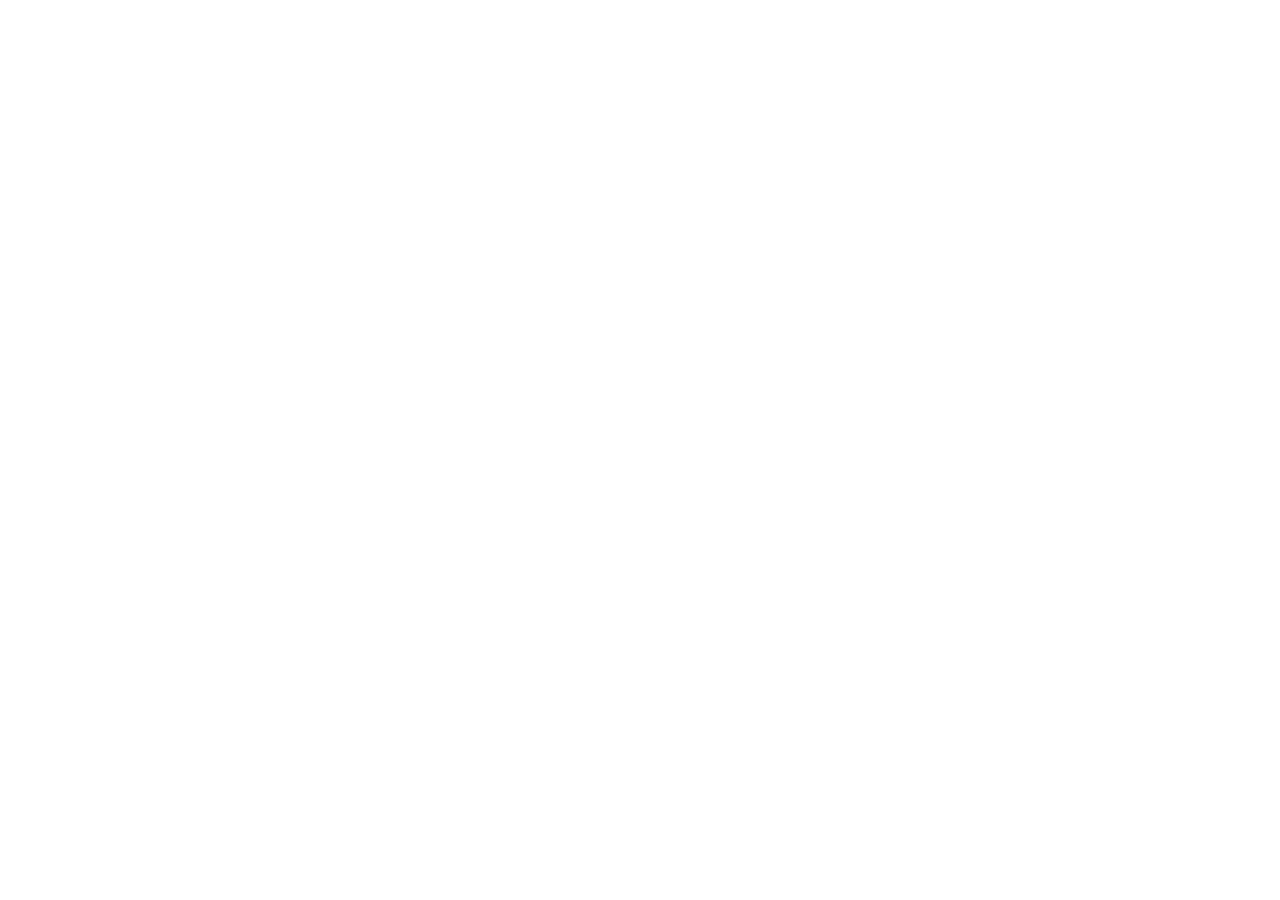
==== commit 54aed05e: "Retira site do ar e redireciona para o instagram" ====
--- a/index.html
+++ b/index.html
@@ -4,112 +4,9 @@
     <meta charset="UTF-8">
     <meta name="viewport" content="width=device-width, initial-scale=1.0">
     <title>Redirecionando para @coresaderiva...</title>
-    
     <!-- Redirecionamento via meta tag -->
     <meta http-equiv="refresh" content="3; url=https://www.instagram.com/coresaderiva/">
-    
-    <style>
-        body {
-            font-family: Arial, sans-serif;
-            display: flex;
-            justify-content: center;
-            align-items: center;
-            height: 100vh;
-            margin: 0;
-            background: linear-gradient(135deg, #f09433 0%, #d62976 50%, #962fbf 100%);
-            color: white;
-        }
-        
-        .container {
-            text-align: center;
-            padding: 40px;
-            background: rgba(0, 0, 0, 0.3);
-            border-radius: 20px;
-            backdrop-filter: blur(10px);
-            box-shadow: 0 8px 32px rgba(0, 0, 0, 0.2);
-        }
-        
-        h1 {
-            margin-bottom: 20px;
-            font-size: 28px;
-        }
-        
-        .instagram-icon {
-            font-size: 80px;
-            margin-bottom: 20px;
-        }
-        
-        .countdown {
-            font-size: 48px;
-            font-weight: bold;
-            margin: 20px 0;
-        }
-        
-        .message {
-            margin: 20px 0;
-            line-height: 1.6;
-        }
-        
-        .link {
-            color: #ffd700;
-            text-decoration: none;
-            font-weight: bold;
-            padding: 10px 20px;
-            border: 2px solid #ffd700;
-            border-radius: 25px;
-            transition: all 0.3s ease;
-            display: inline-block;
-            margin-top: 20px;
-        }
-        
-        .link:hover {
-            background: #ffd700;
-            color: #333;
-        }
-        
-        @keyframes pulse {
-            0% { transform: scale(1); }
-            100% { transform: scale(1.1); }
-        }
-        
-        .countdown-number {
-            animation: pulse 1s infinite;
-        }
-    </style>
 </head>
 <body>
-    <div class="container">
-        <div class="instagram-icon">📸</div>
-        <h1>Redirecionando para @coresaderiva</h1>
-        <div class="message">
-            Você será enviado para o perfil do Instagram em
-        </div>
-        <div class="countdown">
-            <span id="countdown-number" class="countdown-number">3</span> segundos
-        </div>
-        <div class="message">
-            Se o redirecionamento não funcionar automaticamente,<br>
-            <a href="https://www.instagram.com/coresaderiva/" class="link">clique aqui para ir ao perfil</a>
-        </div>
-    </div>
-
-    <script>
-        let seconds = 3;
-        const countdownElement = document.getElementById('countdown-number');
-        
-        const interval = setInterval(() => {
-            seconds--;
-            countdownElement.textContent = seconds;
-            
-            if (seconds <= 0) {
-                clearInterval(interval);
-                window.location.href = 'https://www.instagram.com/coresaderiva/';
-            }
-        }, 1000);
-        
-        setTimeout(() => {
-            clearInterval(interval);
-        }, 3000);
-    </script>
 </body>
 </html>
